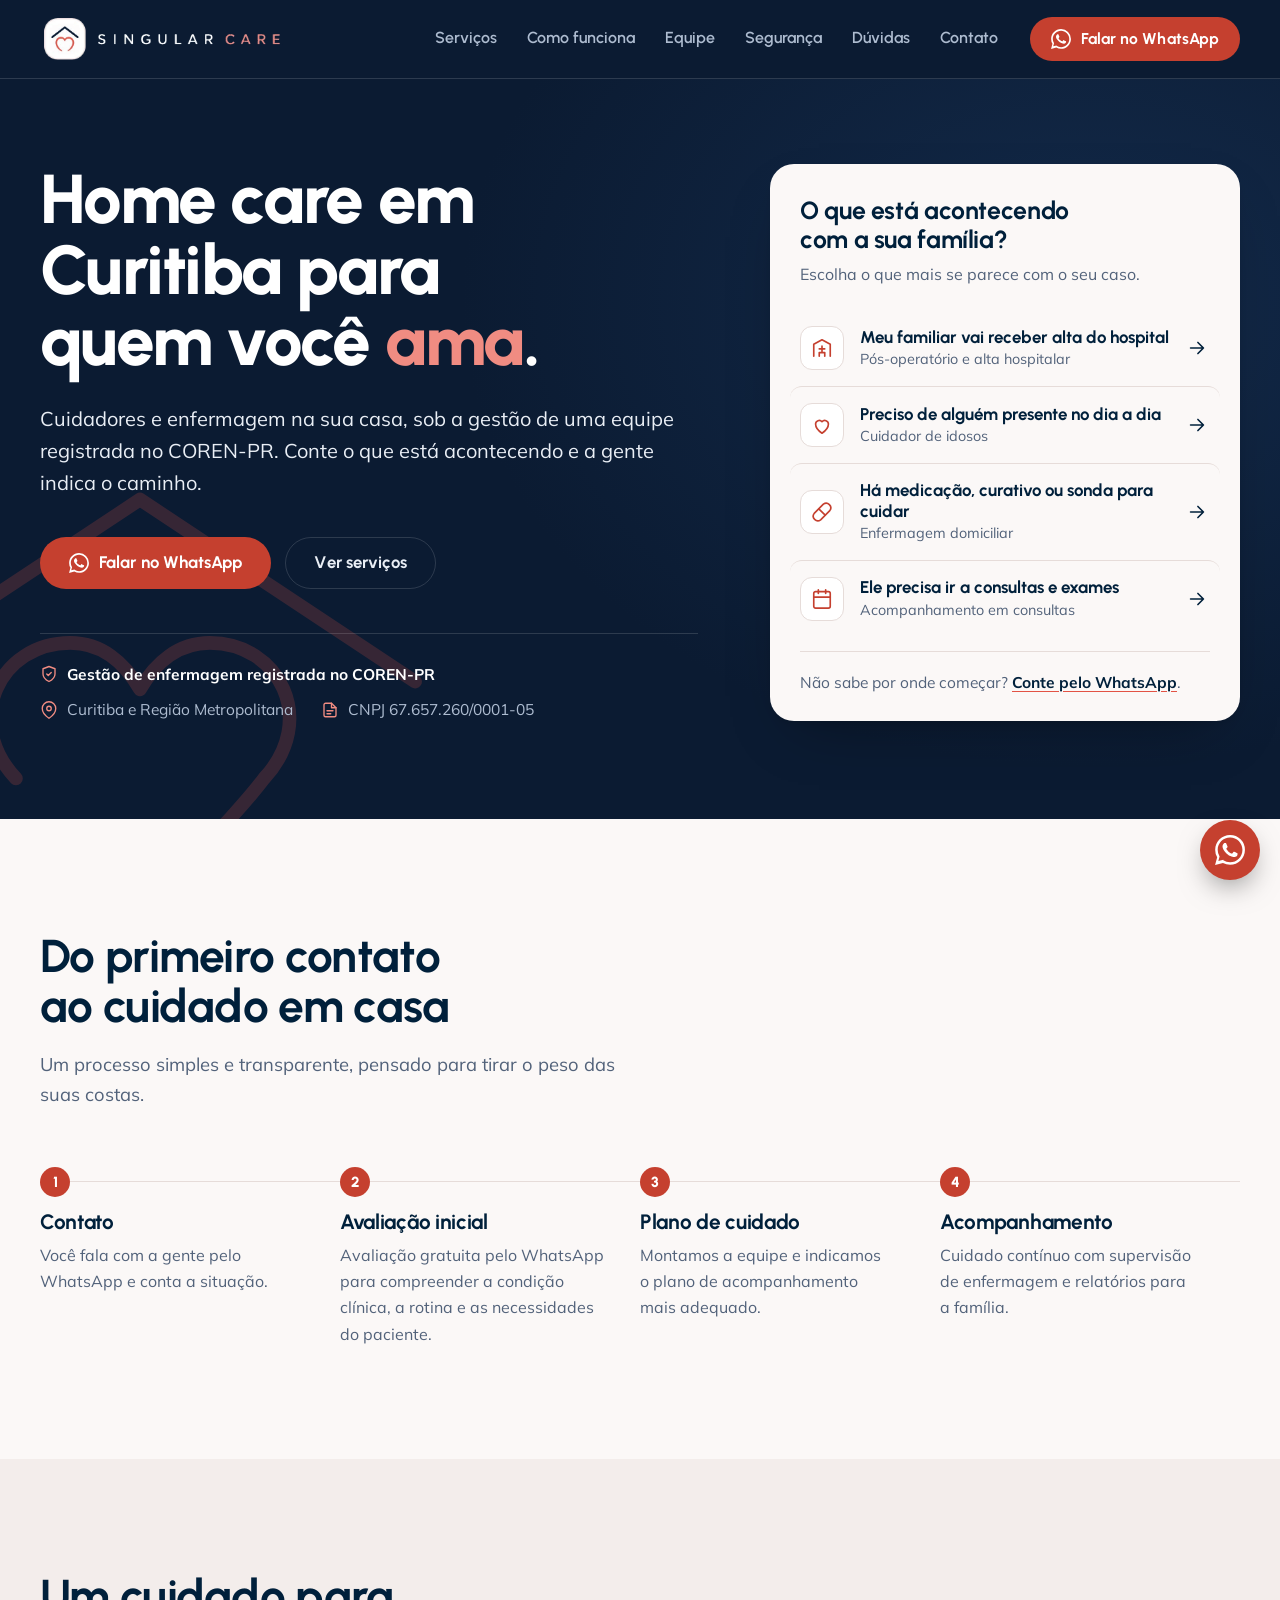
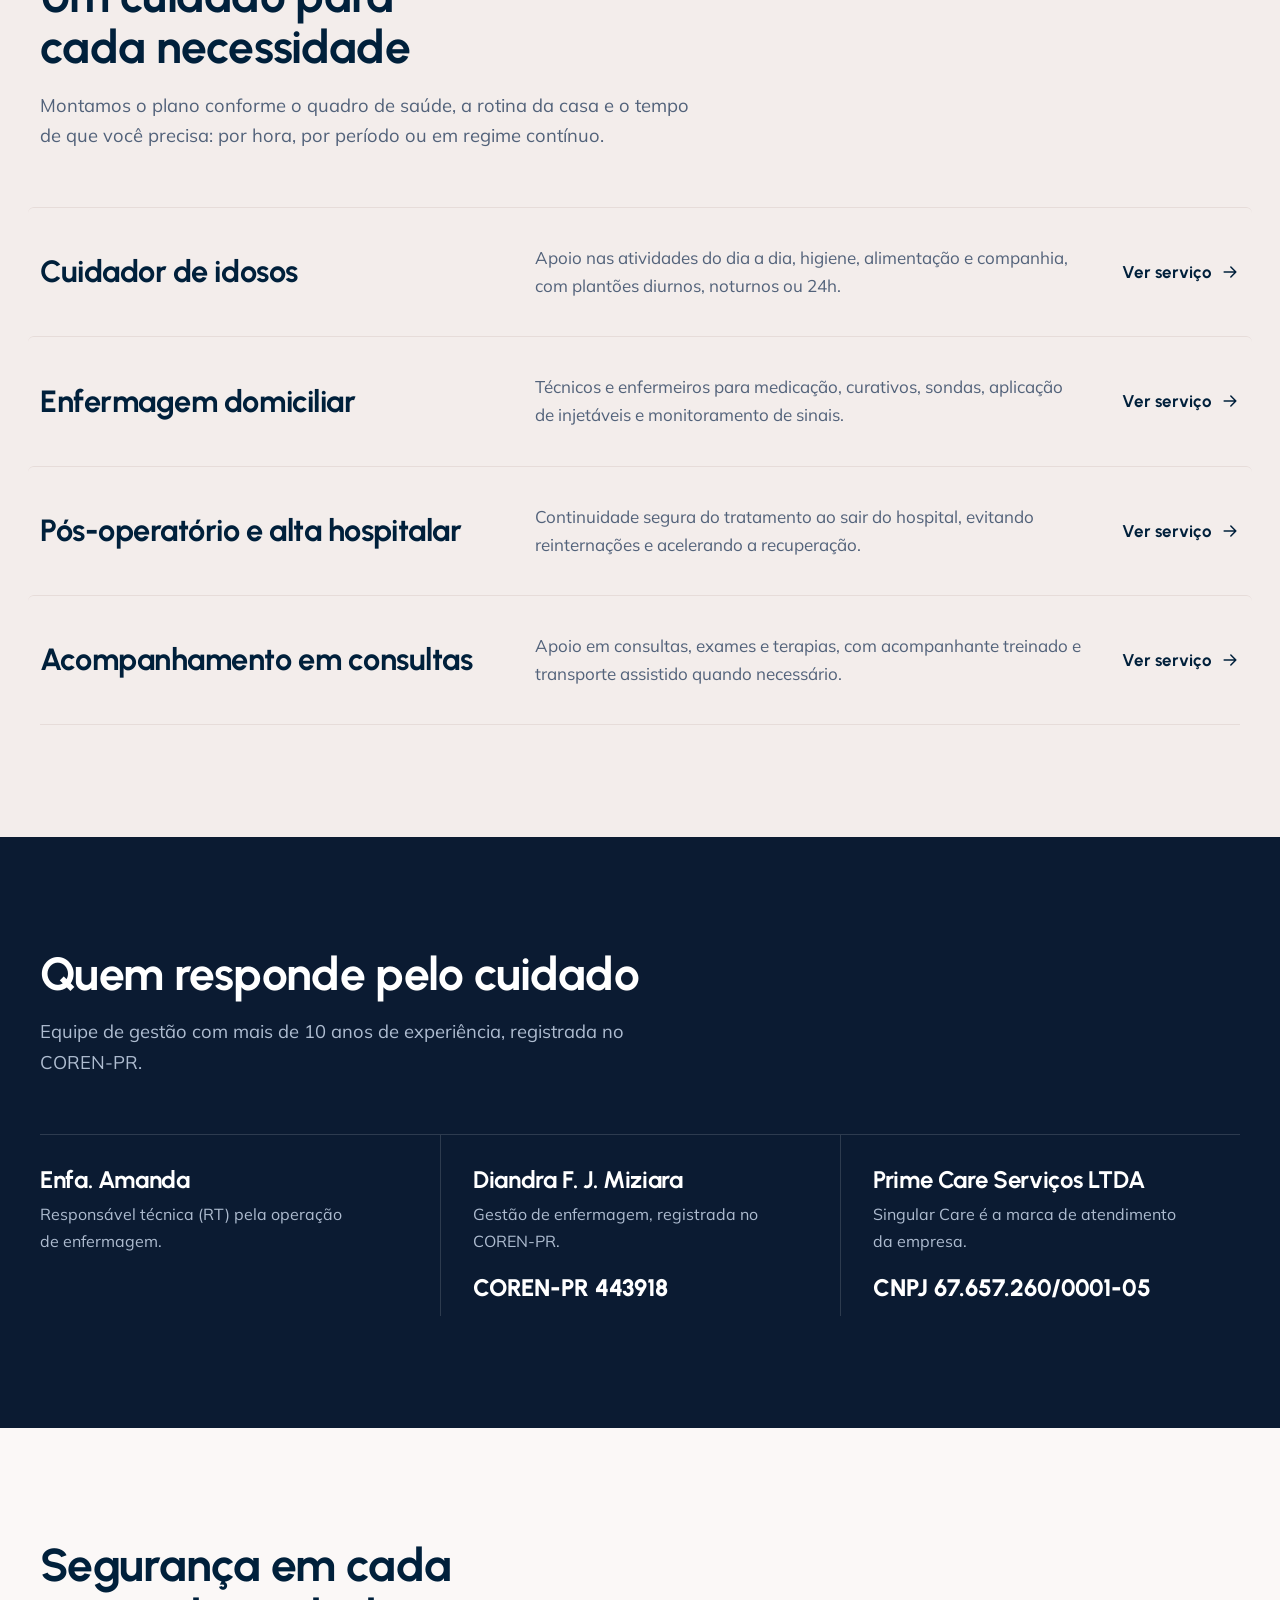
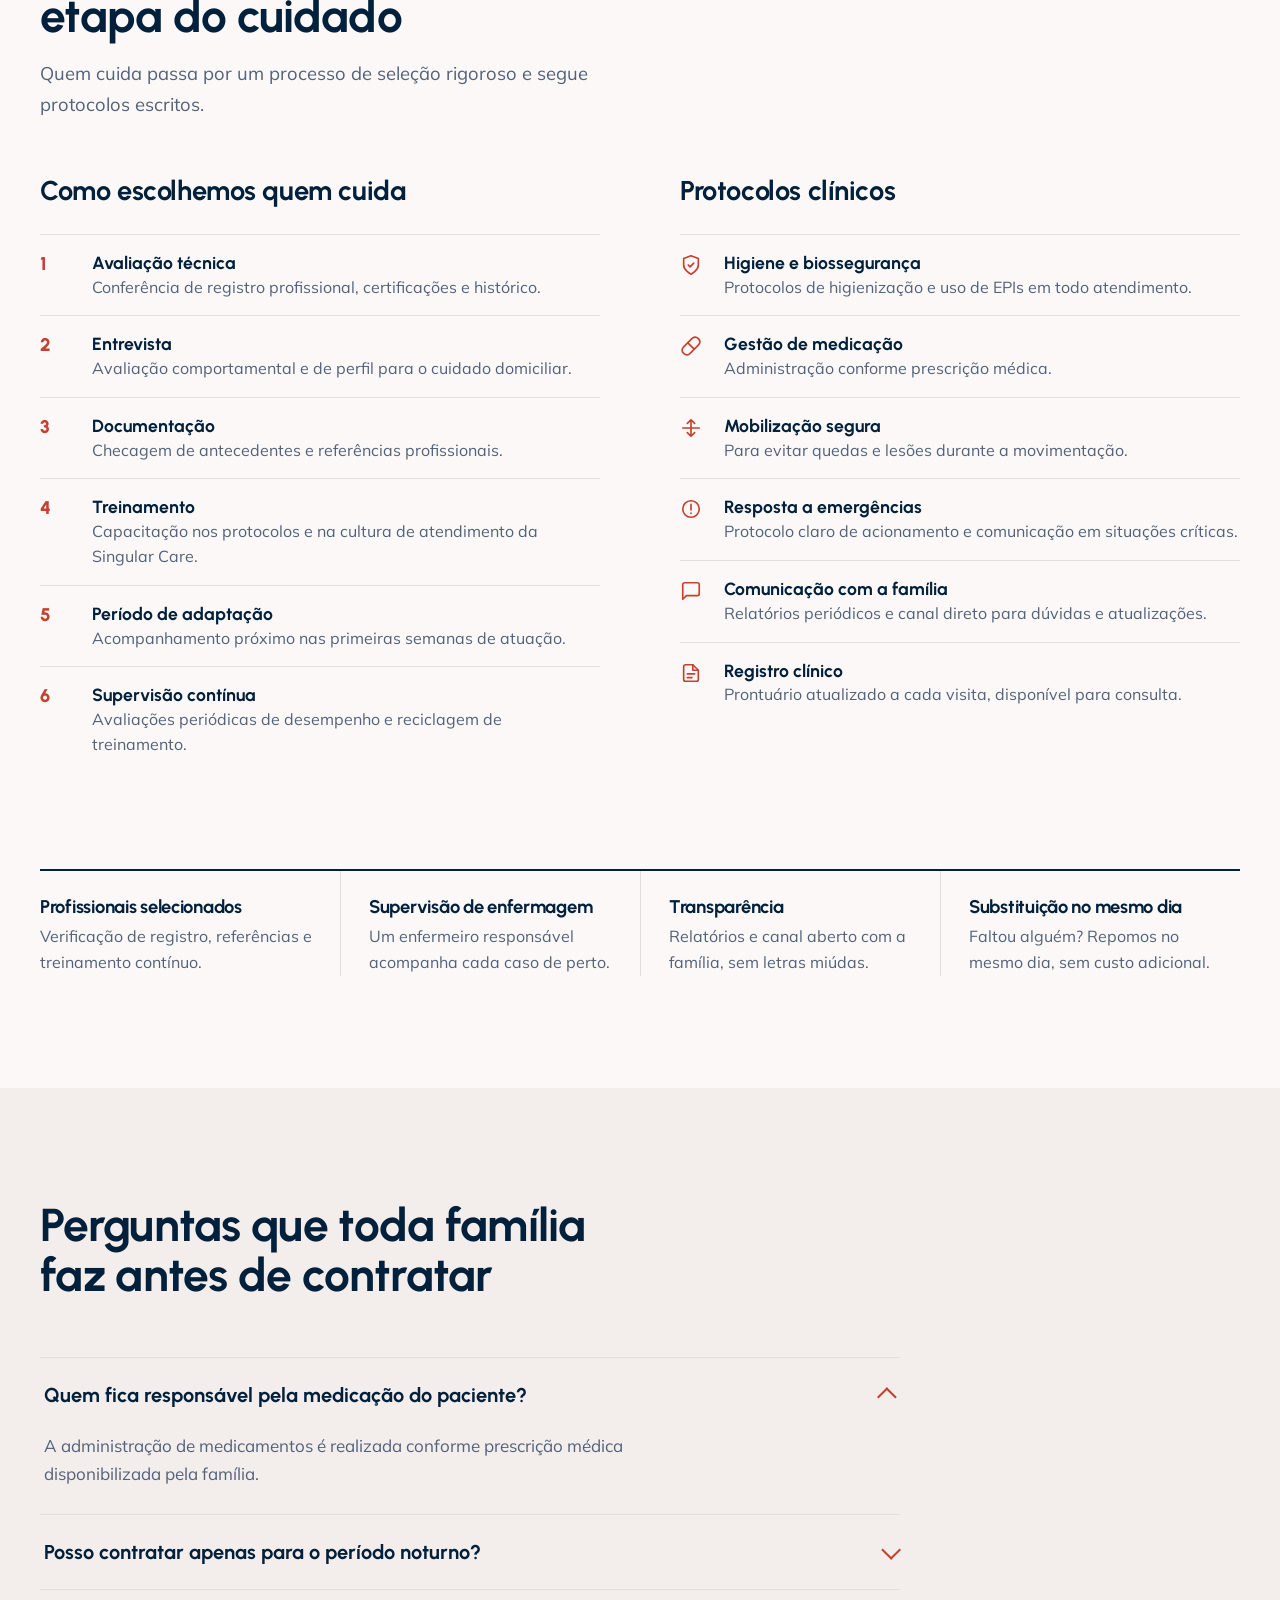
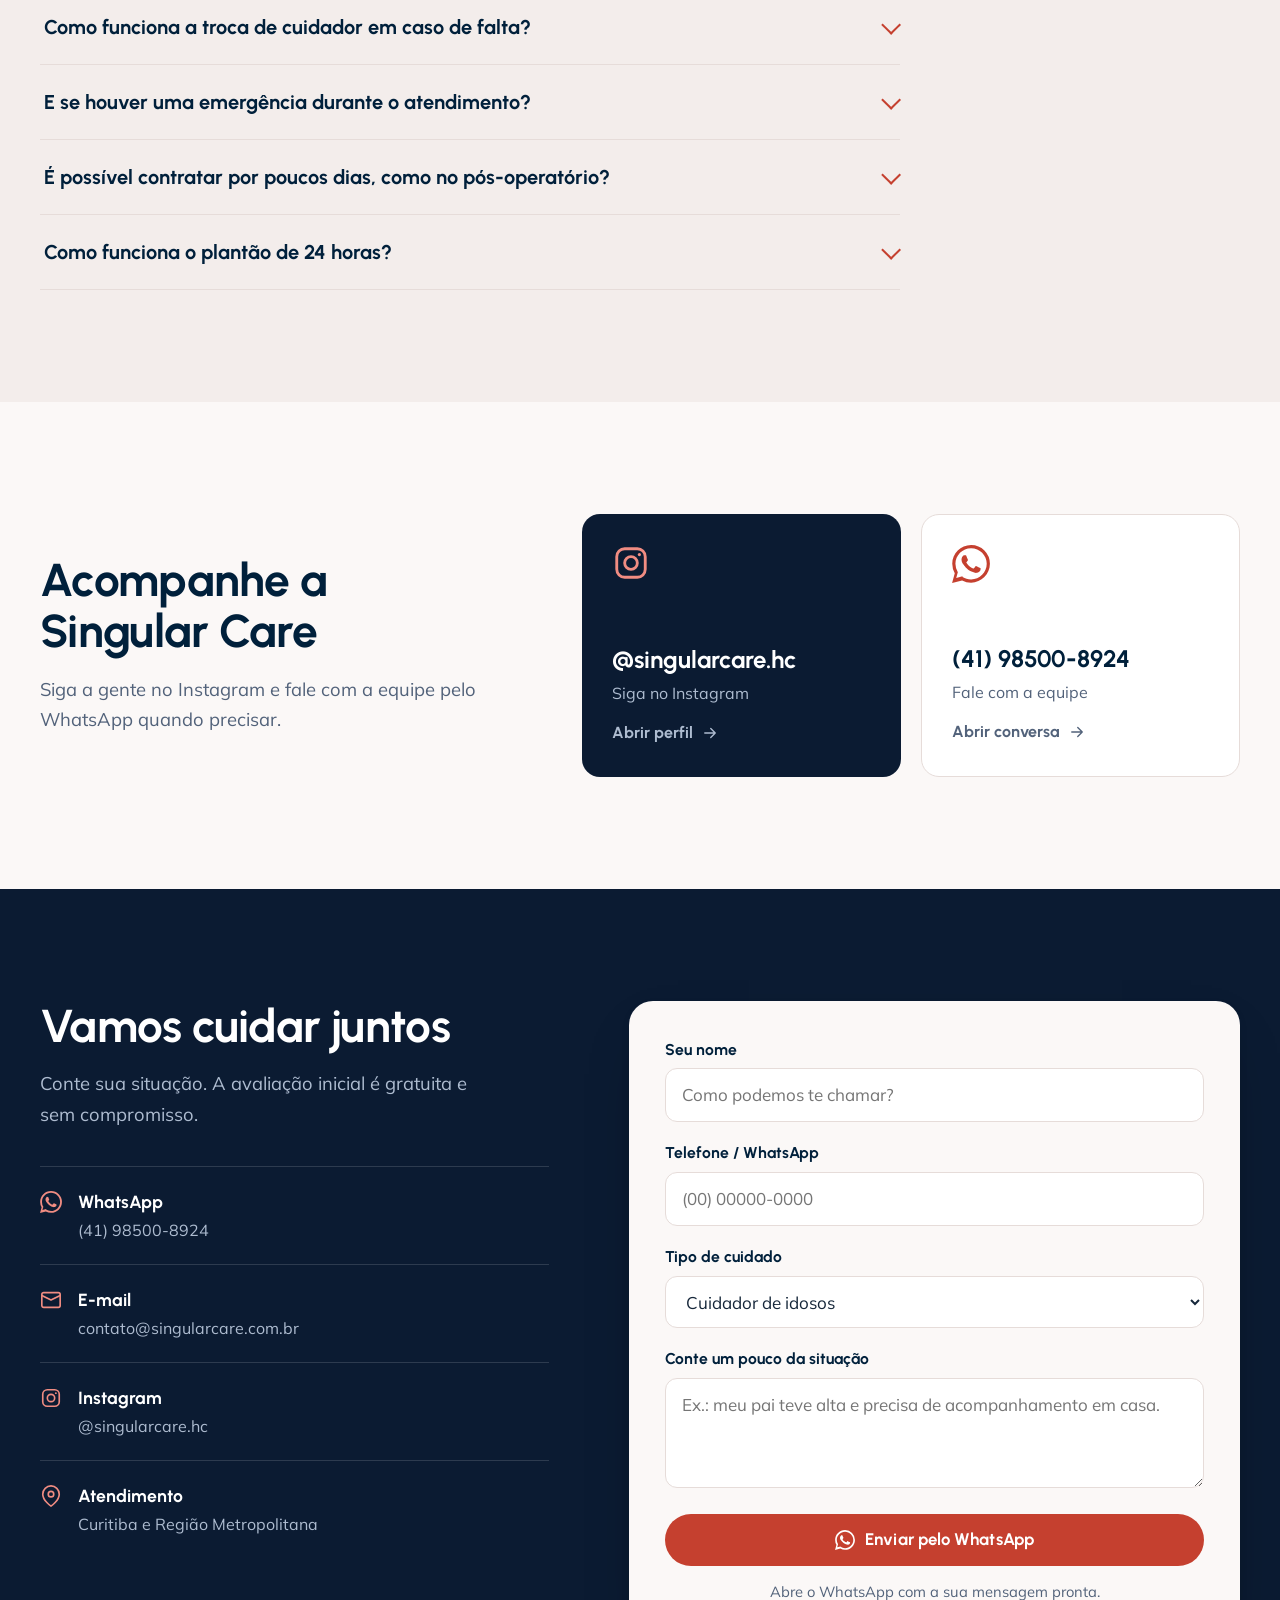
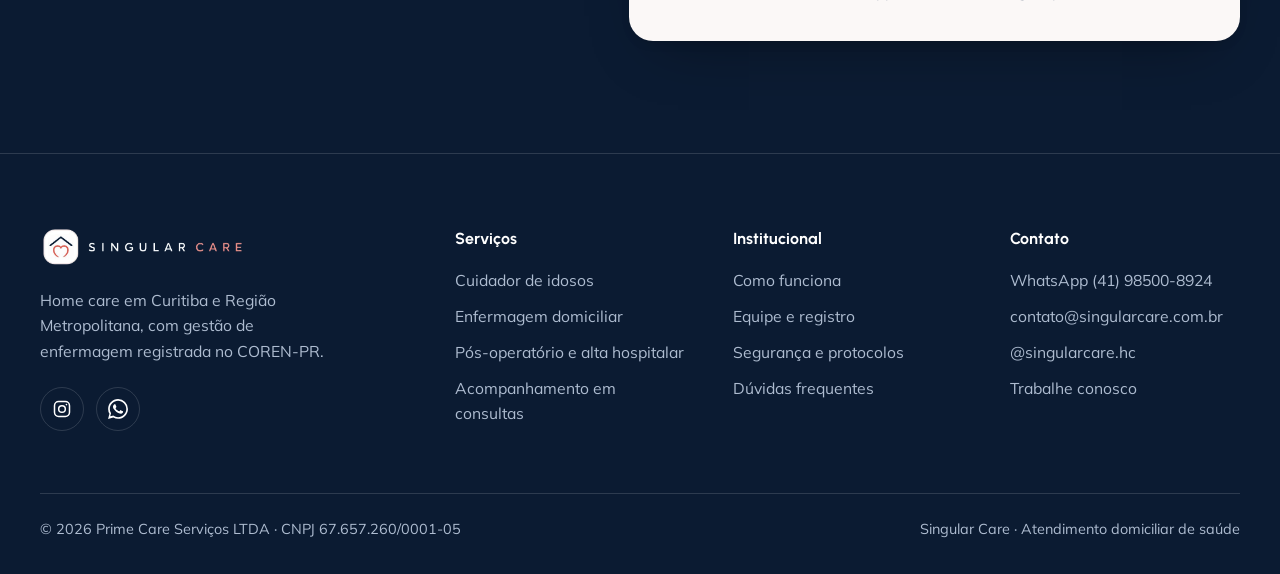
==== v2/index.html @ 0868069c "Add files via upload" ====
<!DOCTYPE html>
<html lang="pt-BR">
<head>
<meta charset="utf-8">
<meta name="viewport" content="width=device-width, initial-scale=1">
<title>Home care em Curitiba | Singular Care</title>
<meta name="description" content="Home care em Curitiba e região: cuidador de idosos, enfermagem domiciliar, pós-operatório e acompanhamento em consultas, com gestão de enfermagem registrada no COREN-PR.">
<meta name="robots" content="noindex, nofollow">
<link rel="canonical" href="https://singularcare.com.br/v2/">
<meta name="theme-color" content="#0B1B32">
<meta name="format-detection" content="telephone=no">
<meta property="og:type" content="website">
<meta property="og:locale" content="pt_BR">
<meta property="og:site_name" content="Singular Care">
<meta property="og:title" content="Home care em Curitiba | Singular Care">
<meta property="og:description" content="Home care em Curitiba e região: cuidador de idosos, enfermagem domiciliar, pós-operatório e acompanhamento em consultas, com gestão de enfermagem registrada no COREN-PR.">
<meta property="og:url" content="https://singularcare.com.br/v2/">
<meta property="og:image" content="https://singularcare.com.br/v2/assets/og-image.png">
<meta property="og:image:width" content="1200">
<meta property="og:image:height" content="630">
<meta property="og:image:alt" content="Singular Care: home care em Curitiba">
<meta name="twitter:card" content="summary_large_image">
<meta name="twitter:title" content="Home care em Curitiba | Singular Care">
<meta name="twitter:description" content="Home care em Curitiba e região: cuidador de idosos, enfermagem domiciliar, pós-operatório e acompanhamento em consultas, com gestão de enfermagem registrada no COREN-PR.">
<meta name="twitter:image" content="https://singularcare.com.br/v2/assets/og-image.png">
<link rel="icon" href="favicon.ico" sizes="any">
<link rel="icon" type="image/png" sizes="32x32" href="favicon-32x32.png">
<link rel="icon" type="image/png" sizes="16x16" href="favicon-16x16.png">
<link rel="icon" type="image/png" sizes="192x192" href="favicon-192.png">
<link rel="apple-touch-icon" href="apple-touch-icon.png">
<link rel="manifest" href="site.webmanifest">
<link rel="preload" href="assets/fonts/urbanist-latin-wght-normal.woff2" as="font" type="font/woff2" crossorigin>
<link rel="preload" href="assets/fonts/mulish-latin-wght-normal.woff2" as="font" type="font/woff2" crossorigin>
<link rel="stylesheet" href="assets/style.css">
<script type="application/ld+json">{"@context":"https://schema.org","@graph":[{"@type":["MedicalBusiness","LocalBusiness"],"@id":"https://singularcare.com.br/v2/#organization","name":"Singular Care","legalName":"Prime Care Serviços LTDA","taxID":"67.657.260/0001-05","url":"https://singularcare.com.br/v2/","description":"Home care em Curitiba e região metropolitana: cuidadores de idosos, enfermagem domiciliar, pós-operatório e alta hospitalar e acompanhamento em consultas, com gestão de enfermagem registrada no COREN-PR.","logo":{"@type":"ImageObject","url":"https://singularcare.com.br/v2/favicon-512.png","width":512,"height":512},"image":"https://singularcare.com.br/v2/assets/og-image.png","telephone":"+55-41-98500-8924","email":"contato@singularcare.com.br","areaServed":[{"@type":"City","name":"Curitiba"},{"@type":"AdministrativeArea","name":"Região Metropolitana de Curitiba"}],"sameAs":["https://www.instagram.com/singularcare.hc/"],"contactPoint":{"@type":"ContactPoint","telephone":"+55-41-98500-8924","contactType":"customer service","availableLanguage":"pt-BR","url":"https://wa.me/5541985008924?text=Ol%C3%A1%21%20Vim%20pelo%20site%20da%20Singular%20Care."}},{"@type":"WebSite","@id":"https://singularcare.com.br/v2/#website","url":"https://singularcare.com.br/v2/","name":"Singular Care","inLanguage":"pt-BR","publisher":{"@id":"https://singularcare.com.br/v2/#organization"}},{"@type":"FAQPage","@id":"https://singularcare.com.br/v2/#faq","mainEntity":[{"@type":"Question","name":"Quem fica responsável pela medicação do paciente?","acceptedAnswer":{"@type":"Answer","text":"A administração de medicamentos é realizada conforme prescrição médica disponibilizada pela família."}},{"@type":"Question","name":"Posso contratar apenas para o período noturno?","acceptedAnswer":{"@type":"Answer","text":"Sim. Montamos escalas por turno (diurno, noturno ou 24h) de acordo com a necessidade da família."}},{"@type":"Question","name":"Como funciona a troca de cuidador em caso de falta?","acceptedAnswer":{"@type":"Answer","text":"Garantimos substituição no mesmo dia, sem custo adicional, para que o atendimento nunca fique descoberto."}},{"@type":"Question","name":"E se houver uma emergência durante o atendimento?","acceptedAnswer":{"@type":"Answer","text":"Seguimos um protocolo claro de acionamento: o profissional presente aciona a supervisão de enfermagem e, se necessário, o serviço de emergência, com comunicação imediata à família."}},{"@type":"Question","name":"É possível contratar por poucos dias, como no pós-operatório?","acceptedAnswer":{"@type":"Answer","text":"Sim, atendemos tanto contratos pontuais (recuperação, alta hospitalar) quanto acompanhamento contínuo de longo prazo."}},{"@type":"Question","name":"Como funciona o plantão de 24 horas?","acceptedAnswer":{"@type":"Answer","text":"Trabalhamos com equipes revezando em turnos, garantindo presença contínua sem perda de qualidade no cuidado."}}]},{"@type":"ItemList","@id":"https://singularcare.com.br/v2/#servicos","name":"Serviços da Singular Care","itemListElement":[{"@type":"ListItem","position":1,"item":{"@type":"Service","name":"Cuidador de idosos em domicílio","url":"https://singularcare.com.br/v2/servicos/cuidador-de-idosos.html","provider":{"@id":"https://singularcare.com.br/v2/#organization"},"areaServed":{"@type":"City","name":"Curitiba"}}},{"@type":"ListItem","position":2,"item":{"@type":"Service","name":"Enfermagem domiciliar (home care)","url":"https://singularcare.com.br/v2/servicos/enfermagem-domiciliar.html","provider":{"@id":"https://singularcare.com.br/v2/#organization"},"areaServed":{"@type":"City","name":"Curitiba"}}},{"@type":"ListItem","position":3,"item":{"@type":"Service","name":"Cuidado pós-operatório e de alta hospitalar em domicílio","url":"https://singularcare.com.br/v2/servicos/pos-operatorio-alta-hospitalar.html","provider":{"@id":"https://singularcare.com.br/v2/#organization"},"areaServed":{"@type":"City","name":"Curitiba"}}},{"@type":"ListItem","position":4,"item":{"@type":"Service","name":"Acompanhamento em consultas, exames e terapias","url":"https://singularcare.com.br/v2/servicos/acompanhamento-consultas.html","provider":{"@id":"https://singularcare.com.br/v2/#organization"},"areaServed":{"@type":"City","name":"Curitiba"}}}]}]}</script>
</head>
<body>
<a class="skip" href="#conteudo">Pular para o conteúdo</a>
<header class="top">
<div class="wrap nav">
<a class="brand" href="index.html" aria-label="Singular Care, página inicial"><img src="assets/logo-white.png" alt="Singular Care" width="244" height="50"></a>
<nav class="navlinks" id="navlinks" aria-label="Principal">
<a href="index.html#servicos">Serviços</a>
<a href="index.html#como">Como funciona</a>
<a href="index.html#equipe">Equipe</a>
<a href="index.html#seguranca">Segurança</a>
<a href="index.html#faq">Dúvidas</a>
<a href="index.html#contato">Contato</a>
<a class="btn btn-primary nav-wa" href="https://wa.me/5541985008924?text=Ol%C3%A1%21%20Vim%20pelo%20site%20da%20Singular%20Care." target="_blank" rel="noopener"><svg viewBox="0 0 24 24" fill="currentColor" aria-hidden="true"><path d="M.057 24l1.687-6.163a11.867 11.867 0 01-1.587-5.946C.16 5.335 5.495 0 12.05 0a11.817 11.817 0 018.413 3.488 11.824 11.824 0 013.48 8.414c-.003 6.557-5.338 11.892-11.893 11.892a11.9 11.9 0 01-5.688-1.448L.057 24zm6.597-3.807c1.676.995 3.276 1.591 5.392 1.592 5.448 0 9.886-4.434 9.889-9.885.002-5.462-4.415-9.89-9.881-9.892-5.452 0-9.887 4.434-9.889 9.884a9.86 9.86 0 001.51 5.26l-.999 3.648 3.978-1.043zm11.387-5.464c-.074-.124-.272-.198-.57-.347-.297-.149-1.758-.868-2.031-.967-.272-.099-.47-.149-.669.149-.198.297-.768.967-.941 1.165-.173.198-.347.223-.644.074-.297-.149-1.255-.462-2.39-1.475-.883-.788-1.48-1.761-1.653-2.059-.173-.297-.018-.458.13-.606.134-.133.297-.347.446-.521.151-.172.2-.296.3-.495.099-.198.05-.372-.025-.521-.075-.148-.669-1.611-.916-2.206-.242-.579-.487-.501-.669-.51l-.57-.01c-.198 0-.52.074-.792.372s-1.04 1.016-1.04 2.479 1.065 2.876 1.213 3.074c.149.198 2.095 3.2 5.076 4.487.709.306 1.263.489 1.694.626.712.226 1.36.194 1.872.118.571-.085 1.758-.719 2.006-1.413.248-.695.248-1.29.173-1.414z"/></svg>Falar no WhatsApp</a>
</nav>
<a class="btn btn-primary btn-sm" href="https://wa.me/5541985008924?text=Ol%C3%A1%21%20Vim%20pelo%20site%20da%20Singular%20Care." target="_blank" rel="noopener"><svg viewBox="0 0 24 24" fill="currentColor" aria-hidden="true"><path d="M.057 24l1.687-6.163a11.867 11.867 0 01-1.587-5.946C.16 5.335 5.495 0 12.05 0a11.817 11.817 0 018.413 3.488 11.824 11.824 0 013.48 8.414c-.003 6.557-5.338 11.892-11.893 11.892a11.9 11.9 0 01-5.688-1.448L.057 24zm6.597-3.807c1.676.995 3.276 1.591 5.392 1.592 5.448 0 9.886-4.434 9.889-9.885.002-5.462-4.415-9.89-9.881-9.892-5.452 0-9.887 4.434-9.889 9.884a9.86 9.86 0 001.51 5.26l-.999 3.648 3.978-1.043zm11.387-5.464c-.074-.124-.272-.198-.57-.347-.297-.149-1.758-.868-2.031-.967-.272-.099-.47-.149-.669.149-.198.297-.768.967-.941 1.165-.173.198-.347.223-.644.074-.297-.149-1.255-.462-2.39-1.475-.883-.788-1.48-1.761-1.653-2.059-.173-.297-.018-.458.13-.606.134-.133.297-.347.446-.521.151-.172.2-.296.3-.495.099-.198.05-.372-.025-.521-.075-.148-.669-1.611-.916-2.206-.242-.579-.487-.501-.669-.51l-.57-.01c-.198 0-.52.074-.792.372s-1.04 1.016-1.04 2.479 1.065 2.876 1.213 3.074c.149.198 2.095 3.2 5.076 4.487.709.306 1.263.489 1.694.626.712.226 1.36.194 1.872.118.571-.085 1.758-.719 2.006-1.413.248-.695.248-1.29.173-1.414z"/></svg>Falar no WhatsApp</a>
<button class="menu-toggle" id="menuToggle" type="button" aria-label="Abrir menu" aria-expanded="false" aria-controls="navlinks"><svg viewBox="0 0 24 24" fill="none" stroke="currentColor" stroke-width="1.8" stroke-linecap="round" stroke-linejoin="round" aria-hidden="true" class="icon-burger"><path d="M4 7h16M4 12h16M4 17h16"/></svg><svg viewBox="0 0 24 24" fill="none" stroke="currentColor" stroke-width="1.8" stroke-linecap="round" stroke-linejoin="round" aria-hidden="true" class="icon-close"><path d="M6 6l12 12M18 6L6 18"/></svg></button>
</div>
</header>
<main id="conteudo">
<section class="hero" aria-labelledby="h1">
<svg class="motif" viewBox="0 0 320 300" fill="none" stroke="currentColor" stroke-width="7" stroke-linecap="round" stroke-linejoin="round" aria-hidden="true"><path d="M18 118L160 24l142 94"/><path d="M96 168c-28-30-8-70 28-70 16 0 28 10 36 24 8-14 20-24 36-24 36 0 56 40 28 70-12 16-34 38-64 70-8-10-22-26-36-42"/></svg>
<div class="wrap hero-grid">
<div>
<h1 id="h1" class="rise">Home care em Curitiba para quem você <em>ama</em>.</h1>
<p class="lead rise">Cuidadores e enfermagem na sua casa, sob a gestão de uma equipe registrada no COREN-PR. Conte o que está acontecendo e a gente indica o caminho.</p>
<div class="hero-cta rise">
<a class="btn btn-primary" href="https://wa.me/5541985008924?text=Ol%C3%A1%21%20Vim%20pelo%20site%20da%20Singular%20Care." target="_blank" rel="noopener"><svg viewBox="0 0 24 24" fill="currentColor" aria-hidden="true"><path d="M.057 24l1.687-6.163a11.867 11.867 0 01-1.587-5.946C.16 5.335 5.495 0 12.05 0a11.817 11.817 0 018.413 3.488 11.824 11.824 0 013.48 8.414c-.003 6.557-5.338 11.892-11.893 11.892a11.9 11.9 0 01-5.688-1.448L.057 24zm6.597-3.807c1.676.995 3.276 1.591 5.392 1.592 5.448 0 9.886-4.434 9.889-9.885.002-5.462-4.415-9.89-9.881-9.892-5.452 0-9.887 4.434-9.889 9.884a9.86 9.86 0 001.51 5.26l-.999 3.648 3.978-1.043zm11.387-5.464c-.074-.124-.272-.198-.57-.347-.297-.149-1.758-.868-2.031-.967-.272-.099-.47-.149-.669.149-.198.297-.768.967-.941 1.165-.173.198-.347.223-.644.074-.297-.149-1.255-.462-2.39-1.475-.883-.788-1.48-1.761-1.653-2.059-.173-.297-.018-.458.13-.606.134-.133.297-.347.446-.521.151-.172.2-.296.3-.495.099-.198.05-.372-.025-.521-.075-.148-.669-1.611-.916-2.206-.242-.579-.487-.501-.669-.51l-.57-.01c-.198 0-.52.074-.792.372s-1.04 1.016-1.04 2.479 1.065 2.876 1.213 3.074c.149.198 2.095 3.2 5.076 4.487.709.306 1.263.489 1.694.626.712.226 1.36.194 1.872.118.571-.085 1.758-.719 2.006-1.413.248-.695.248-1.29.173-1.414z"/></svg>Falar no WhatsApp</a>
<a class="btn btn-ghost" href="#servicos">Ver serviços</a>
</div>
<div class="creds rise">
<span><svg viewBox="0 0 24 24" fill="none" stroke="currentColor" stroke-width="1.8" stroke-linecap="round" stroke-linejoin="round" aria-hidden="true" ><path d="M12 22s8-4 8-10V5l-8-3-8 3v7c0 6 8 10 8 10z"/><path d="M9 12l2 2 4-4"/></svg><b>Gestão de enfermagem registrada no COREN-PR</b></span>
<span><svg viewBox="0 0 24 24" fill="none" stroke="currentColor" stroke-width="1.8" stroke-linecap="round" stroke-linejoin="round" aria-hidden="true" ><path d="M21 10c0 7-9 13-9 13s-9-6-9-13a9 9 0 0118 0z"/><circle cx="12" cy="10" r="3"/></svg>Curitiba e Região Metropolitana</span>
<span><svg viewBox="0 0 24 24" fill="none" stroke="currentColor" stroke-width="1.8" stroke-linecap="round" stroke-linejoin="round" aria-hidden="true" ><path d="M14 3H6a2 2 0 00-2 2v14a2 2 0 002 2h12a2 2 0 002-2V9z"/><path d="M14 3v6h6M8 13h8M8 17h5"/></svg>CNPJ 67.657.260/0001-05</span>
</div>
</div>
<div class="finder" aria-labelledby="finder-h">
<h2 id="finder-h">O que está acontecendo com a sua família?</h2>
<p class="sub">Escolha o que mais se parece com o seu caso.</p>
<ul class="sits"><li><a class="sit" href="servicos/pos-operatorio-alta-hospitalar.html"><span class="ic"><svg viewBox="0 0 24 24" fill="none" stroke="currentColor" stroke-width="1.8" stroke-linecap="round" stroke-linejoin="round" aria-hidden="true" ><path d="M3 21V8l9-5 9 5v13"/><path d="M12 10v6M9 13h6"/><path d="M9 21v-4h6v4"/></svg></span><span><strong>Meu familiar vai receber alta do hospital</strong><small>Pós-operatório e alta hospitalar</small></span><span class="go"><svg viewBox="0 0 24 24" fill="none" stroke="currentColor" stroke-width="1.8" stroke-linecap="round" stroke-linejoin="round" aria-hidden="true" ><path d="M5 12h14M13 6l6 6-6 6"/></svg></span></a></li><li><a class="sit" href="servicos/cuidador-de-idosos.html"><span class="ic"><svg viewBox="0 0 24 24" fill="none" stroke="currentColor" stroke-width="1.8" stroke-linecap="round" stroke-linejoin="round" aria-hidden="true" ><path d="M12 21s-7-4.5-7-10a4 4 0 017-2.6A4 4 0 0119 11c0 5.5-7 10-7 10z"/></svg></span><span><strong>Preciso de alguém presente no dia a dia</strong><small>Cuidador de idosos</small></span><span class="go"><svg viewBox="0 0 24 24" fill="none" stroke="currentColor" stroke-width="1.8" stroke-linecap="round" stroke-linejoin="round" aria-hidden="true" ><path d="M5 12h14M13 6l6 6-6 6"/></svg></span></a></li><li><a class="sit" href="servicos/enfermagem-domiciliar.html"><span class="ic"><svg viewBox="0 0 24 24" fill="none" stroke="currentColor" stroke-width="1.8" stroke-linecap="round" stroke-linejoin="round" aria-hidden="true" ><path d="M10.5 20.5a5 5 0 01-7-7l10-10a5 5 0 017 7z"/><path d="M8.5 8.5l7 7"/></svg></span><span><strong>Há medicação, curativo ou sonda para cuidar</strong><small>Enfermagem domiciliar</small></span><span class="go"><svg viewBox="0 0 24 24" fill="none" stroke="currentColor" stroke-width="1.8" stroke-linecap="round" stroke-linejoin="round" aria-hidden="true" ><path d="M5 12h14M13 6l6 6-6 6"/></svg></span></a></li><li><a class="sit" href="servicos/acompanhamento-consultas.html"><span class="ic"><svg viewBox="0 0 24 24" fill="none" stroke="currentColor" stroke-width="1.8" stroke-linecap="round" stroke-linejoin="round" aria-hidden="true" ><rect x="3" y="4" width="18" height="18" rx="2"/><path d="M16 2v4M8 2v4M3 10h18"/></svg></span><span><strong>Ele precisa ir a consultas e exames</strong><small>Acompanhamento em consultas</small></span><span class="go"><svg viewBox="0 0 24 24" fill="none" stroke="currentColor" stroke-width="1.8" stroke-linecap="round" stroke-linejoin="round" aria-hidden="true" ><path d="M5 12h14M13 6l6 6-6 6"/></svg></span></a></li></ul>
<p class="finder-foot">Não sabe por onde começar? <a href="https://wa.me/5541985008924?text=Ol%C3%A1%21%20Vim%20pelo%20site%20da%20Singular%20Care." target="_blank" rel="noopener">Conte pelo WhatsApp</a>.</p>
</div>
</div>
</section>

<section class="sec" id="como" aria-labelledby="como-h">
<div class="wrap">
<div class="sec-head reveal"><h2 id="como-h">Do primeiro contato ao cuidado em casa</h2><p>Um processo simples e transparente, pensado para tirar o peso das suas costas.</p></div>
<ol class="steps"><li class="reveal"><h3>Contato</h3><p>Você fala com a gente pelo WhatsApp e conta a situação.</p></li><li class="reveal"><h3>Avaliação inicial</h3><p>Avaliação gratuita pelo WhatsApp para compreender a condição clínica, a rotina e as necessidades do paciente.</p></li><li class="reveal"><h3>Plano de cuidado</h3><p>Montamos a equipe e indicamos o plano de acompanhamento mais adequado.</p></li><li class="reveal"><h3>Acompanhamento</h3><p>Cuidado contínuo com supervisão de enfermagem e relatórios para a família.</p></li></ol>
</div>
</section>

<section class="sec alt" id="servicos" aria-labelledby="serv-h">
<div class="wrap">
<div class="sec-head reveal"><h2 id="serv-h">Um cuidado para cada necessidade</h2><p>Montamos o plano conforme o quadro de saúde, a rotina da casa e o tempo de que você precisa: por hora, por período ou em regime contínuo.</p></div>
<ul class="svc-list"><li><a class="svc reveal" href="servicos/cuidador-de-idosos.html"><h3>Cuidador de idosos</h3><p>Apoio nas atividades do dia a dia, higiene, alimentação e companhia, com plantões diurnos, noturnos ou 24h.</p><span class="more">Ver serviço<svg viewBox="0 0 24 24" fill="none" stroke="currentColor" stroke-width="1.8" stroke-linecap="round" stroke-linejoin="round" aria-hidden="true" ><path d="M5 12h14M13 6l6 6-6 6"/></svg></span></a></li><li><a class="svc reveal" href="servicos/enfermagem-domiciliar.html"><h3>Enfermagem domiciliar</h3><p>Técnicos e enfermeiros para medicação, curativos, sondas, aplicação de injetáveis e monitoramento de sinais.</p><span class="more">Ver serviço<svg viewBox="0 0 24 24" fill="none" stroke="currentColor" stroke-width="1.8" stroke-linecap="round" stroke-linejoin="round" aria-hidden="true" ><path d="M5 12h14M13 6l6 6-6 6"/></svg></span></a></li><li><a class="svc reveal" href="servicos/pos-operatorio-alta-hospitalar.html"><h3>Pós-operatório e alta hospitalar</h3><p>Continuidade segura do tratamento ao sair do hospital, evitando reinternações e acelerando a recuperação.</p><span class="more">Ver serviço<svg viewBox="0 0 24 24" fill="none" stroke="currentColor" stroke-width="1.8" stroke-linecap="round" stroke-linejoin="round" aria-hidden="true" ><path d="M5 12h14M13 6l6 6-6 6"/></svg></span></a></li><li><a class="svc reveal" href="servicos/acompanhamento-consultas.html"><h3>Acompanhamento em consultas</h3><p>Apoio em consultas, exames e terapias, com acompanhante treinado e transporte assistido quando necessário.</p><span class="more">Ver serviço<svg viewBox="0 0 24 24" fill="none" stroke="currentColor" stroke-width="1.8" stroke-linecap="round" stroke-linejoin="round" aria-hidden="true" ><path d="M5 12h14M13 6l6 6-6 6"/></svg></span></a></li></ul>
</div>
</section>

<section class="sec band" id="equipe" aria-labelledby="eq-h">
<div class="wrap">
<div class="sec-head reveal"><h2 id="eq-h">Quem responde pelo cuidado</h2><p>Equipe de gestão com mais de 10 anos de experiência, registrada no COREN-PR.</p></div>
<div class="people reveal">
<div class="person"><h3>Enfª. Amanda</h3><p>Responsável técnica (RT) pela operação de enfermagem.</p></div>
<div class="person"><h3>Diandra F. J. Miziara</h3><p>Gestão de enfermagem, registrada no COREN-PR.</p><span class="reg">COREN-PR 443918</span></div>
<div class="person"><h3>Prime Care Serviços LTDA</h3><p>Singular Care é a marca de atendimento da empresa.</p><span class="reg">CNPJ 67.657.260/0001-05</span></div>
</div>
</div>
</section>

<section class="sec" id="seguranca" aria-labelledby="seg-h">
<div class="wrap">
<div class="sec-head reveal"><h2 id="seg-h">Segurança em cada etapa do cuidado</h2><p>Quem cuida passa por um processo de seleção rigoroso e segue protocolos escritos.</p></div>
<div class="two reveal">
<div><h3>Como escolhemos quem cuida</h3><ol class="sel"><li><span><b>Avaliação técnica</b><span>Conferência de registro profissional, certificações e histórico.</span></span></li><li><span><b>Entrevista</b><span>Avaliação comportamental e de perfil para o cuidado domiciliar.</span></span></li><li><span><b>Documentação</b><span>Checagem de antecedentes e referências profissionais.</span></span></li><li><span><b>Treinamento</b><span>Capacitação nos protocolos e na cultura de atendimento da Singular Care.</span></span></li><li><span><b>Período de adaptação</b><span>Acompanhamento próximo nas primeiras semanas de atuação.</span></span></li><li><span><b>Supervisão contínua</b><span>Avaliações periódicas de desempenho e reciclagem de treinamento.</span></span></li></ol></div>
<div><h3>Protocolos clínicos</h3><ul class="proto"><li><svg viewBox="0 0 24 24" fill="none" stroke="currentColor" stroke-width="1.8" stroke-linecap="round" stroke-linejoin="round" aria-hidden="true" ><path d="M12 22s8-4 8-10V5l-8-3-8 3v7c0 6 8 10 8 10z"/><path d="M9 12l2 2 4-4"/></svg><span><b>Higiene e biossegurança</b><span>Protocolos de higienização e uso de EPIs em todo atendimento.</span></span></li><li><svg viewBox="0 0 24 24" fill="none" stroke="currentColor" stroke-width="1.8" stroke-linecap="round" stroke-linejoin="round" aria-hidden="true" ><path d="M10.5 20.5a5 5 0 01-7-7l10-10a5 5 0 017 7z"/><path d="M8.5 8.5l7 7"/></svg><span><b>Gestão de medicação</b><span>Administração conforme prescrição médica.</span></span></li><li><svg viewBox="0 0 24 24" fill="none" stroke="currentColor" stroke-width="1.8" stroke-linecap="round" stroke-linejoin="round" aria-hidden="true" ><path d="M12 3v18M3 12h18M8 7l4-4 4 4M8 17l4 4 4-4"/></svg><span><b>Mobilização segura</b><span>Para evitar quedas e lesões durante a movimentação.</span></span></li><li><svg viewBox="0 0 24 24" fill="none" stroke="currentColor" stroke-width="1.8" stroke-linecap="round" stroke-linejoin="round" aria-hidden="true" ><circle cx="12" cy="12" r="9"/><path d="M12 7v6M12 16.5v.5"/></svg><span><b>Resposta a emergências</b><span>Protocolo claro de acionamento e comunicação em situações críticas.</span></span></li><li><svg viewBox="0 0 24 24" fill="none" stroke="currentColor" stroke-width="1.8" stroke-linecap="round" stroke-linejoin="round" aria-hidden="true" ><path d="M21 15a2 2 0 01-2 2H7l-4 4V5a2 2 0 012-2h14a2 2 0 012 2z"/></svg><span><b>Comunicação com a família</b><span>Relatórios periódicos e canal direto para dúvidas e atualizações.</span></span></li><li><svg viewBox="0 0 24 24" fill="none" stroke="currentColor" stroke-width="1.8" stroke-linecap="round" stroke-linejoin="round" aria-hidden="true" ><path d="M14 3H6a2 2 0 00-2 2v14a2 2 0 002 2h12a2 2 0 002-2V9z"/><path d="M14 3v6h6M8 13h8M8 17h5"/></svg><span><b>Registro clínico</b><span>Prontuário atualizado a cada visita, disponível para consulta.</span></span></li></ul></div>
</div>
<div class="commit reveal"><div><h4>Profissionais selecionados</h4><p>Verificação de registro, referências e treinamento contínuo.</p></div><div><h4>Supervisão de enfermagem</h4><p>Um enfermeiro responsável acompanha cada caso de perto.</p></div><div><h4>Transparência</h4><p>Relatórios e canal aberto com a família, sem letras miúdas.</p></div><div><h4>Substituição no mesmo dia</h4><p>Faltou alguém? Repomos no mesmo dia, sem custo adicional.</p></div></div>
</div>
</section>

<section class="sec alt" id="faq" aria-labelledby="faq-h">
<div class="wrap">
<div class="sec-head reveal"><h2 id="faq-h">Perguntas que toda família faz antes de contratar</h2></div>
<div class="faq reveal"><details open><summary>Quem fica responsável pela medicação do paciente?</summary><p>A administração de medicamentos é realizada conforme prescrição médica disponibilizada pela família.</p></details>
<details><summary>Posso contratar apenas para o período noturno?</summary><p>Sim. Montamos escalas por turno (diurno, noturno ou 24h) de acordo com a necessidade da família.</p></details>
<details><summary>Como funciona a troca de cuidador em caso de falta?</summary><p>Garantimos substituição no mesmo dia, sem custo adicional, para que o atendimento nunca fique descoberto.</p></details>
<details><summary>E se houver uma emergência durante o atendimento?</summary><p>Seguimos um protocolo claro de acionamento: o profissional presente aciona a supervisão de enfermagem e, se necessário, o serviço de emergência, com comunicação imediata à família.</p></details>
<details><summary>É possível contratar por poucos dias, como no pós-operatório?</summary><p>Sim, atendemos tanto contratos pontuais (recuperação, alta hospitalar) quanto acompanhamento contínuo de longo prazo.</p></details>
<details><summary>Como funciona o plantão de 24 horas?</summary><p>Trabalhamos com equipes revezando em turnos, garantindo presença contínua sem perda de qualidade no cuidado.</p></details>
</div>
</div>
</section>

<section class="sec" id="redes" aria-labelledby="redes-h">
<div class="wrap social-grid">
<div class="reveal"><h2 id="redes-h">Acompanhe a Singular Care</h2><p>Siga a gente no Instagram e fale com a equipe pelo WhatsApp quando precisar.</p></div>
<div class="tiles reveal">
<a class="tile tile-ig" href="https://www.instagram.com/singularcare.hc/" target="_blank" rel="noopener"><svg class="net" viewBox="0 0 24 24" fill="none" stroke="currentColor" stroke-width="1.8" stroke-linecap="round" stroke-linejoin="round" aria-hidden="true" ><rect x="3" y="3" width="18" height="18" rx="5"/><circle cx="12" cy="12" r="4"/><circle cx="17.3" cy="6.7" r="1" fill="currentColor" stroke="none"/></svg><span><b>@singularcare.hc</b><span>Siga no Instagram</span><span class="arrow">Abrir perfil<svg viewBox="0 0 24 24" fill="none" stroke="currentColor" stroke-width="1.8" stroke-linecap="round" stroke-linejoin="round" aria-hidden="true" ><path d="M5 12h14M13 6l6 6-6 6"/></svg></span></span></a>
<a class="tile tile-wa" href="https://wa.me/5541985008924?text=Ol%C3%A1%21%20Vim%20pelo%20site%20da%20Singular%20Care." target="_blank" rel="noopener"><svg class="net" viewBox="0 0 24 24" fill="currentColor" aria-hidden="true"><path d="M.057 24l1.687-6.163a11.867 11.867 0 01-1.587-5.946C.16 5.335 5.495 0 12.05 0a11.817 11.817 0 018.413 3.488 11.824 11.824 0 013.48 8.414c-.003 6.557-5.338 11.892-11.893 11.892a11.9 11.9 0 01-5.688-1.448L.057 24zm6.597-3.807c1.676.995 3.276 1.591 5.392 1.592 5.448 0 9.886-4.434 9.889-9.885.002-5.462-4.415-9.89-9.881-9.892-5.452 0-9.887 4.434-9.889 9.884a9.86 9.86 0 001.51 5.26l-.999 3.648 3.978-1.043zm11.387-5.464c-.074-.124-.272-.198-.57-.347-.297-.149-1.758-.868-2.031-.967-.272-.099-.47-.149-.669.149-.198.297-.768.967-.941 1.165-.173.198-.347.223-.644.074-.297-.149-1.255-.462-2.39-1.475-.883-.788-1.48-1.761-1.653-2.059-.173-.297-.018-.458.13-.606.134-.133.297-.347.446-.521.151-.172.2-.296.3-.495.099-.198.05-.372-.025-.521-.075-.148-.669-1.611-.916-2.206-.242-.579-.487-.501-.669-.51l-.57-.01c-.198 0-.52.074-.792.372s-1.04 1.016-1.04 2.479 1.065 2.876 1.213 3.074c.149.198 2.095 3.2 5.076 4.487.709.306 1.263.489 1.694.626.712.226 1.36.194 1.872.118.571-.085 1.758-.719 2.006-1.413.248-.695.248-1.29.173-1.414z"/></svg><span><b>(41) 98500-8924</b><span>Fale com a equipe</span><span class="arrow">Abrir conversa<svg viewBox="0 0 24 24" fill="none" stroke="currentColor" stroke-width="1.8" stroke-linecap="round" stroke-linejoin="round" aria-hidden="true" ><path d="M5 12h14M13 6l6 6-6 6"/></svg></span></span></a>
</div>
</div>
</section>

<section class="sec band" id="contato" aria-labelledby="ct-h">
<div class="wrap contact-grid">
<div class="reveal">
<h2 id="ct-h">Vamos cuidar juntos</h2>
<p class="sub">Conte sua situação. A avaliação inicial é gratuita e sem compromisso.</p>
<div class="clines">
<a class="cline" href="https://wa.me/5541985008924?text=Ol%C3%A1%21%20Vim%20pelo%20site%20da%20Singular%20Care." target="_blank" rel="noopener"><svg viewBox="0 0 24 24" fill="currentColor" aria-hidden="true"><path d="M.057 24l1.687-6.163a11.867 11.867 0 01-1.587-5.946C.16 5.335 5.495 0 12.05 0a11.817 11.817 0 018.413 3.488 11.824 11.824 0 013.48 8.414c-.003 6.557-5.338 11.892-11.893 11.892a11.9 11.9 0 01-5.688-1.448L.057 24zm6.597-3.807c1.676.995 3.276 1.591 5.392 1.592 5.448 0 9.886-4.434 9.889-9.885.002-5.462-4.415-9.89-9.881-9.892-5.452 0-9.887 4.434-9.889 9.884a9.86 9.86 0 001.51 5.26l-.999 3.648 3.978-1.043zm11.387-5.464c-.074-.124-.272-.198-.57-.347-.297-.149-1.758-.868-2.031-.967-.272-.099-.47-.149-.669.149-.198.297-.768.967-.941 1.165-.173.198-.347.223-.644.074-.297-.149-1.255-.462-2.39-1.475-.883-.788-1.48-1.761-1.653-2.059-.173-.297-.018-.458.13-.606.134-.133.297-.347.446-.521.151-.172.2-.296.3-.495.099-.198.05-.372-.025-.521-.075-.148-.669-1.611-.916-2.206-.242-.579-.487-.501-.669-.51l-.57-.01c-.198 0-.52.074-.792.372s-1.04 1.016-1.04 2.479 1.065 2.876 1.213 3.074c.149.198 2.095 3.2 5.076 4.487.709.306 1.263.489 1.694.626.712.226 1.36.194 1.872.118.571-.085 1.758-.719 2.006-1.413.248-.695.248-1.29.173-1.414z"/></svg><span><b>WhatsApp</b><small>(41) 98500-8924</small></span></a>
<a class="cline" href="mailto:contato@singularcare.com.br"><svg viewBox="0 0 24 24" fill="none" stroke="currentColor" stroke-width="1.8" stroke-linecap="round" stroke-linejoin="round" aria-hidden="true" ><rect x="2" y="4" width="20" height="16" rx="2"/><path d="M22 7l-10 5L2 7"/></svg><span><b>E-mail</b><small>contato@singularcare.com.br</small></span></a>
<a class="cline" href="https://www.instagram.com/singularcare.hc/" target="_blank" rel="noopener"><svg viewBox="0 0 24 24" fill="none" stroke="currentColor" stroke-width="1.8" stroke-linecap="round" stroke-linejoin="round" aria-hidden="true" ><rect x="3" y="3" width="18" height="18" rx="5"/><circle cx="12" cy="12" r="4"/><circle cx="17.3" cy="6.7" r="1" fill="currentColor" stroke="none"/></svg><span><b>Instagram</b><small>@singularcare.hc</small></span></a>
<div class="cline"><svg viewBox="0 0 24 24" fill="none" stroke="currentColor" stroke-width="1.8" stroke-linecap="round" stroke-linejoin="round" aria-hidden="true" ><path d="M21 10c0 7-9 13-9 13s-9-6-9-13a9 9 0 0118 0z"/><circle cx="12" cy="10" r="3"/></svg><span><b>Atendimento</b><small>Curitiba e Região Metropolitana</small></span></div>
</div>
</div>
<form class="contact reveal" id="contactForm">
<label for="nome">Seu nome</label>
<input id="nome" name="nome" type="text" autocomplete="name" placeholder="Como podemos te chamar?" required>
<label for="fone">Telefone / WhatsApp</label>
<input id="fone" name="fone" type="tel" autocomplete="tel" inputmode="tel" placeholder="(00) 00000-0000" required>
<label for="serv">Tipo de cuidado</label>
<select id="serv" name="serv"><option>Cuidador de idosos</option><option>Enfermagem domiciliar</option><option>Pós-operatório e alta hospitalar</option><option>Acompanhamento em consultas</option><option>Ainda não sei, preciso de orientação</option></select>
<label for="msg">Conte um pouco da situação</label>
<textarea id="msg" name="msg" rows="3" placeholder="Ex.: meu pai teve alta e precisa de acompanhamento em casa."></textarea>
<button class="btn btn-primary" type="submit"><svg viewBox="0 0 24 24" fill="currentColor" aria-hidden="true"><path d="M.057 24l1.687-6.163a11.867 11.867 0 01-1.587-5.946C.16 5.335 5.495 0 12.05 0a11.817 11.817 0 018.413 3.488 11.824 11.824 0 013.48 8.414c-.003 6.557-5.338 11.892-11.893 11.892a11.9 11.9 0 01-5.688-1.448L.057 24zm6.597-3.807c1.676.995 3.276 1.591 5.392 1.592 5.448 0 9.886-4.434 9.889-9.885.002-5.462-4.415-9.89-9.881-9.892-5.452 0-9.887 4.434-9.889 9.884a9.86 9.86 0 001.51 5.26l-.999 3.648 3.978-1.043zm11.387-5.464c-.074-.124-.272-.198-.57-.347-.297-.149-1.758-.868-2.031-.967-.272-.099-.47-.149-.669.149-.198.297-.768.967-.941 1.165-.173.198-.347.223-.644.074-.297-.149-1.255-.462-2.39-1.475-.883-.788-1.48-1.761-1.653-2.059-.173-.297-.018-.458.13-.606.134-.133.297-.347.446-.521.151-.172.2-.296.3-.495.099-.198.05-.372-.025-.521-.075-.148-.669-1.611-.916-2.206-.242-.579-.487-.501-.669-.51l-.57-.01c-.198 0-.52.074-.792.372s-1.04 1.016-1.04 2.479 1.065 2.876 1.213 3.074c.149.198 2.095 3.2 5.076 4.487.709.306 1.263.489 1.694.626.712.226 1.36.194 1.872.118.571-.085 1.758-.719 2.006-1.413.248-.695.248-1.29.173-1.414z"/></svg>Enviar pelo WhatsApp</button>
<p class="note">Abre o WhatsApp com a sua mensagem pronta.</p>
</form>
</div>
</section>
</main>
<footer class="foot">
<div class="wrap">
<div class="foot-grid">
<div>
<img class="flogo" src="assets/logo-white.png" alt="Singular Care" width="244" height="50" loading="lazy">
<p>Home care em Curitiba e Região Metropolitana, com gestão de enfermagem registrada no COREN-PR.</p>
<div class="soc">
<a href="https://www.instagram.com/singularcare.hc/" target="_blank" rel="noopener" aria-label="Instagram da Singular Care"><svg viewBox="0 0 24 24" fill="none" stroke="currentColor" stroke-width="1.8" stroke-linecap="round" stroke-linejoin="round" aria-hidden="true" ><rect x="3" y="3" width="18" height="18" rx="5"/><circle cx="12" cy="12" r="4"/><circle cx="17.3" cy="6.7" r="1" fill="currentColor" stroke="none"/></svg></a>
<a href="https://wa.me/5541985008924?text=Ol%C3%A1%21%20Vim%20pelo%20site%20da%20Singular%20Care." target="_blank" rel="noopener" aria-label="WhatsApp da Singular Care"><svg viewBox="0 0 24 24" fill="currentColor" aria-hidden="true"><path d="M.057 24l1.687-6.163a11.867 11.867 0 01-1.587-5.946C.16 5.335 5.495 0 12.05 0a11.817 11.817 0 018.413 3.488 11.824 11.824 0 013.48 8.414c-.003 6.557-5.338 11.892-11.893 11.892a11.9 11.9 0 01-5.688-1.448L.057 24zm6.597-3.807c1.676.995 3.276 1.591 5.392 1.592 5.448 0 9.886-4.434 9.889-9.885.002-5.462-4.415-9.89-9.881-9.892-5.452 0-9.887 4.434-9.889 9.884a9.86 9.86 0 001.51 5.26l-.999 3.648 3.978-1.043zm11.387-5.464c-.074-.124-.272-.198-.57-.347-.297-.149-1.758-.868-2.031-.967-.272-.099-.47-.149-.669.149-.198.297-.768.967-.941 1.165-.173.198-.347.223-.644.074-.297-.149-1.255-.462-2.39-1.475-.883-.788-1.48-1.761-1.653-2.059-.173-.297-.018-.458.13-.606.134-.133.297-.347.446-.521.151-.172.2-.296.3-.495.099-.198.05-.372-.025-.521-.075-.148-.669-1.611-.916-2.206-.242-.579-.487-.501-.669-.51l-.57-.01c-.198 0-.52.074-.792.372s-1.04 1.016-1.04 2.479 1.065 2.876 1.213 3.074c.149.198 2.095 3.2 5.076 4.487.709.306 1.263.489 1.694.626.712.226 1.36.194 1.872.118.571-.085 1.758-.719 2.006-1.413.248-.695.248-1.29.173-1.414z"/></svg></a>
</div>
</div>
<div><h5>Serviços</h5><ul><li><a href="servicos/cuidador-de-idosos.html">Cuidador de idosos</a></li><li><a href="servicos/enfermagem-domiciliar.html">Enfermagem domiciliar</a></li><li><a href="servicos/pos-operatorio-alta-hospitalar.html">Pós-operatório e alta hospitalar</a></li><li><a href="servicos/acompanhamento-consultas.html">Acompanhamento em consultas</a></li></ul></div>
<div><h5>Institucional</h5><ul>
<li><a href="index.html#como">Como funciona</a></li>
<li><a href="index.html#equipe">Equipe e registro</a></li>
<li><a href="index.html#seguranca">Segurança e protocolos</a></li>
<li><a href="index.html#faq">Dúvidas frequentes</a></li>
</ul></div>
<div><h5>Contato</h5><ul>
<li><a href="https://wa.me/5541985008924?text=Ol%C3%A1%21%20Vim%20pelo%20site%20da%20Singular%20Care." target="_blank" rel="noopener">WhatsApp (41) 98500-8924</a></li>
<li><a href="mailto:contato@singularcare.com.br">contato@singularcare.com.br</a></li>
<li><a href="https://www.instagram.com/singularcare.hc/" target="_blank" rel="noopener">@singularcare.hc</a></li>
<li><a href="mailto:contato@singularcare.com.br?subject=Trabalhe%20conosco%20-%20Envio%20de%20curr%C3%ADculo">Trabalhe conosco</a></li>
</ul></div>
</div>
<div class="foot-bottom">
<span>© <span id="ano">2026</span> Prime Care Serviços LTDA · CNPJ 67.657.260/0001-05</span>
<span>Singular Care · Atendimento domiciliar de saúde</span>
</div>
</div>
</footer>
<a class="wa-float" href="https://wa.me/5541985008924?text=Ol%C3%A1%21%20Vim%20pelo%20site%20da%20Singular%20Care." target="_blank" rel="noopener" aria-label="Falar no WhatsApp"><svg viewBox="0 0 24 24" fill="currentColor" aria-hidden="true"><path d="M.057 24l1.687-6.163a11.867 11.867 0 01-1.587-5.946C.16 5.335 5.495 0 12.05 0a11.817 11.817 0 018.413 3.488 11.824 11.824 0 013.48 8.414c-.003 6.557-5.338 11.892-11.893 11.892a11.9 11.9 0 01-5.688-1.448L.057 24zm6.597-3.807c1.676.995 3.276 1.591 5.392 1.592 5.448 0 9.886-4.434 9.889-9.885.002-5.462-4.415-9.89-9.881-9.892-5.452 0-9.887 4.434-9.889 9.884a9.86 9.86 0 001.51 5.26l-.999 3.648 3.978-1.043zm11.387-5.464c-.074-.124-.272-.198-.57-.347-.297-.149-1.758-.868-2.031-.967-.272-.099-.47-.149-.669.149-.198.297-.768.967-.941 1.165-.173.198-.347.223-.644.074-.297-.149-1.255-.462-2.39-1.475-.883-.788-1.48-1.761-1.653-2.059-.173-.297-.018-.458.13-.606.134-.133.297-.347.446-.521.151-.172.2-.296.3-.495.099-.198.05-.372-.025-.521-.075-.148-.669-1.611-.916-2.206-.242-.579-.487-.501-.669-.51l-.57-.01c-.198 0-.52.074-.792.372s-1.04 1.016-1.04 2.479 1.065 2.876 1.213 3.074c.149.198 2.095 3.2 5.076 4.487.709.306 1.263.489 1.694.626.712.226 1.36.194 1.872.118.571-.085 1.758-.719 2.006-1.413.248-.695.248-1.29.173-1.414z"/></svg></a>
<script src="assets/main.js" defer></script>
</body>
</html>
---- v2/assets/style.css ----
/* Singular Care — design system
   Navy fields + porcelain ground. Coral only for action and the heart motif. */

@font-face{font-family:"Urbanist";src:url("fonts/urbanist-latin-wght-normal.woff2") format("woff2");font-weight:100 900;font-display:swap;unicode-range:U+0000-00FF,U+0131,U+0152-0153,U+02BB-02BC,U+02C6,U+02DA,U+02DC,U+2000-206F,U+20AC,U+2122,U+2191,U+2193,U+2212,U+2215,U+FEFF,U+FFFD}
@font-face{font-family:"Urbanist";src:url("fonts/urbanist-latin-ext-wght-normal.woff2") format("woff2");font-weight:100 900;font-display:swap;unicode-range:U+0100-02BA,U+02BD-02C5,U+02C7-02CC,U+02CE-02D7,U+02DD-02FF,U+0304,U+0308,U+0329,U+1D00-1DBF,U+1E00-1E9F,U+1EF2-1EFF,U+2020,U+20A0-20AB,U+20AD-20C0,U+2113,U+2C60-2C7F,U+A720-A7FF}
@font-face{font-family:"Mulish";src:url("fonts/mulish-latin-wght-normal.woff2") format("woff2");font-weight:200 1000;font-display:swap}

:root{
  --navy-deep:#0B1B32;
  --navy:#00203B;
  --navy-2:#142C4D;
  --navy-line:rgba(255,255,255,.14);
  --on-navy:#E9EEF5;
  --on-navy-2:#AEBCD0;
  --coral:#E35345;
  --coral-btn:#C5402F;
  --coral-btn-hover:#AE3426;
  --coral-soft:#F08C82;
  --porcelain:#FBF8F7;
  --porcelain-2:#F3EDEB;
  --ink:#16273A;
  --muted:#52627A;
  --line:#E6DCD9;
  --radius:18px;
  --shadow:0 24px 60px -28px rgba(0,0,0,.42), 0 4px 14px -6px rgba(0,0,0,.2);
  --ease:cubic-bezier(.16,1,.3,1);
  --display:"Urbanist",system-ui,-apple-system,"Segoe UI",sans-serif;
  --body:"Mulish",system-ui,-apple-system,"Segoe UI",sans-serif;
}

*{box-sizing:border-box;margin:0;padding:0}
html{scroll-behavior:smooth;scroll-padding-top:92px;-webkit-text-size-adjust:100%}
body{font-family:var(--body);font-size:1.0625rem;line-height:1.65;color:var(--ink);background:var(--porcelain);-webkit-font-smoothing:antialiased;overflow-x:hidden;caret-color:var(--coral)}
img,svg{display:block;max-width:100%}
a{color:inherit;text-decoration-thickness:1px;text-underline-offset:.2em}
button{font:inherit;cursor:pointer}
::selection{background:var(--coral);color:#fff}
:focus-visible{outline:3px solid var(--coral-soft);outline-offset:3px;border-radius:6px}
*{scrollbar-width:thin;scrollbar-color:var(--navy-2) var(--porcelain-2)}
.skip{position:absolute;left:-999px;top:8px;background:#fff;color:var(--navy);padding:10px 16px;border-radius:8px;z-index:100;font-weight:700}
.skip:focus{left:12px}

h1,h2,h3,h4{font-family:var(--display);font-weight:700;line-height:1.1;letter-spacing:-.015em;text-wrap:balance;color:var(--navy)}
h1{font-size:clamp(2.45rem,5.4vw,4.4rem);font-weight:800;letter-spacing:-.025em;line-height:1.03}
h2{font-size:clamp(1.95rem,3.6vw,3rem)}
h3{font-size:1.5rem}
h4{font-size:1.15rem}
p{text-wrap:pretty}

.wrap{width:min(1200px,100% - 48px);margin-inline:auto}
.sec{padding:112px 0}
.sec-head{max-width:720px;margin-bottom:56px}
.sec-head p{margin-top:18px;color:var(--muted);font-size:1.15rem;max-width:60ch}
.alt{background:var(--porcelain-2)}

/* ------- buttons ------- */
.btn{display:inline-flex;align-items:center;justify-content:center;gap:10px;min-height:52px;padding:0 28px;border-radius:999px;border:1.5px solid transparent;font-family:var(--display);font-weight:700;font-size:1.05rem;letter-spacing:.005em;text-decoration:none;transition:background .25s var(--ease),transform .25s var(--ease),border-color .25s var(--ease),color .25s var(--ease);white-space:nowrap}
.btn svg{width:20px;height:20px;flex:none}
.btn-primary{background:var(--coral-btn);color:#fff}
.btn-primary:hover{background:var(--coral-btn-hover);transform:translateY(-2px)}
.btn-primary:active{transform:translateY(0)}
.btn-ghost{border-color:var(--navy-line);color:var(--on-navy)}
.btn-ghost:hover{border-color:#fff;background:rgba(255,255,255,.06)}
.btn-sm{min-height:44px;padding:0 20px;font-size:.98rem}

/* ------- header ------- */
header.top{position:sticky;top:0;z-index:50;background:var(--navy-deep);border-bottom:1px solid var(--navy-line)}
.nav{display:flex;align-items:center;gap:32px;height:78px}
.brand{display:flex;align-items:center;flex:none}
.brand img{height:50px;width:auto}
.navlinks{display:flex;gap:30px;margin-left:auto;font-family:var(--display);font-weight:600;font-size:1rem}
.navlinks a{color:var(--on-navy-2);text-decoration:none;padding:6px 0;border-bottom:2px solid transparent;transition:color .2s,border-color .2s}
.navlinks a:hover{color:#fff;border-color:var(--coral)}
.nav .btn{flex:none}
.navlinks .nav-wa{display:none}
.menu-toggle{display:none;margin-left:auto;background:none;border:1px solid var(--navy-line);color:#fff;width:46px;height:46px;border-radius:12px;align-items:center;justify-content:center}
.menu-toggle .icon-close{display:none}
.menu-toggle[aria-expanded="true"] .icon-burger{display:none}
.menu-toggle[aria-expanded="true"] .icon-close{display:block}

/* ------- hero ------- */
.hero{position:relative;background:var(--navy-deep);color:var(--on-navy);overflow:hidden;isolation:isolate}
.hero::before{content:"";position:absolute;inset:0;background:radial-gradient(70% 90% at 85% 30%,rgba(20,44,77,.9),rgba(11,27,50,0) 70%);z-index:-2}
.motif{position:absolute;left:-170px;bottom:-215px;width:min(620px,60vw);color:var(--coral);opacity:.2;z-index:-1;pointer-events:none}
.hero-grid{display:grid;grid-template-columns:minmax(0,7fr) minmax(0,5fr);gap:72px;align-items:center;padding:84px 0 96px}
.hero h1{color:#fff}
.hero h1 em{font-style:normal;color:var(--coral-soft)}
.hero .lead{margin-top:26px;font-size:1.25rem;line-height:1.6;color:var(--on-navy);max-width:34em}
.hero-cta{display:flex;flex-wrap:wrap;gap:14px;margin-top:38px}
.creds{display:flex;flex-wrap:wrap;gap:10px 28px;margin-top:44px;padding-top:28px;border-top:1px solid var(--navy-line);font-size:.97rem;color:var(--on-navy-2)}
.creds span{display:inline-flex;align-items:center;gap:9px}
.creds svg{width:18px;height:18px;color:var(--coral-soft);flex:none}
.creds b{color:#fff;font-weight:700}

.finder{background:var(--porcelain);color:var(--ink);border-radius:24px;padding:32px 30px 26px;box-shadow:var(--shadow)}
.finder h2{font-size:1.55rem;line-height:1.15}
.finder .sub{margin-top:8px;color:var(--muted);font-size:1rem}
.sits{list-style:none;margin-top:22px}
.sit{display:grid;grid-template-columns:44px 1fr 24px;gap:16px;align-items:center;padding:16px 10px;margin-inline:-10px;border-top:1px solid var(--line);text-decoration:none;border-radius:12px;transition:background .25s var(--ease)}
.sits li:first-child .sit{border-top:none}
.sit:hover{background:var(--porcelain-2)}
.sit .ic{width:44px;height:44px;border-radius:12px;background:#fff;border:1px solid var(--line);display:grid;place-items:center;color:var(--coral-btn)}
.sit .ic svg{width:22px;height:22px}
.sit strong{display:block;font-family:var(--display);font-weight:700;color:var(--navy);font-size:1.06rem;line-height:1.25}
.sit small{display:block;margin-top:2px;color:var(--muted);font-size:.9rem;line-height:1.35}
.sit .go{width:22px;height:22px;color:var(--navy);transition:transform .3s var(--ease),color .2s}
.sit:hover .go{transform:translateX(4px);color:var(--coral-btn)}
.finder-foot{margin-top:14px;padding-top:18px;border-top:1px solid var(--line);font-size:.97rem;color:var(--muted)}
.finder-foot a{color:var(--navy);font-weight:700;text-decoration-color:var(--coral)}

.hero .rise{animation:rise .9s var(--ease) both}
.hero .rise:nth-child(2){animation-delay:.08s}
.hero .rise:nth-child(3){animation-delay:.16s}
.hero .rise:nth-child(4){animation-delay:.24s}
.hero-grid>.finder{animation:rise 1s .2s var(--ease) both}
@keyframes rise{from{opacity:0;transform:translateY(18px)}}

/* ------- steps ------- */
.steps{display:grid;grid-template-columns:repeat(4,1fr);gap:0;list-style:none;counter-reset:s}
.steps li{position:relative;padding:44px 28px 0 0;counter-increment:s}
.steps li::before{content:"";position:absolute;top:14px;left:0;right:0;height:1px;background:var(--line)}
.steps li::after{content:counter(s);position:absolute;top:0;left:0;width:30px;height:30px;border-radius:50%;background:var(--coral-btn);color:#fff;font-family:var(--display);font-weight:800;font-size:.92rem;display:grid;place-items:center}
.steps li:first-child::before{left:30px}
.steps h3{font-size:1.3rem;margin-bottom:8px}
.steps p{color:var(--muted);font-size:1rem}

/* ------- services list ------- */
.svc-list{list-style:none;border-bottom:1px solid var(--line)}
.svc{display:grid;grid-template-columns:minmax(0,5fr) minmax(0,6fr) auto;gap:40px;align-items:center;padding:36px 12px;margin-inline:-12px;border-top:1px solid var(--line);text-decoration:none;border-radius:6px;transition:background .3s var(--ease)}
.svc:hover{background:#fff}
.svc h3{font-size:clamp(1.5rem,2.4vw,2rem)}
.svc p{color:var(--muted)}
.svc .more{display:inline-flex;align-items:center;gap:8px;font-family:var(--display);font-weight:700;color:var(--navy);white-space:nowrap}
.svc .more svg{width:20px;height:20px;transition:transform .3s var(--ease)}
.svc:hover .more{color:var(--coral-btn)}
.svc:hover .more svg{transform:translateX(5px)}

/* ------- navy band: credentials ------- */
.band{background:var(--navy-deep);color:var(--on-navy)}
.band h2,.band h3{color:#fff}
.band .sec-head p{color:var(--on-navy-2)}
.people{display:grid;grid-template-columns:repeat(3,1fr);gap:0;border-top:1px solid var(--navy-line)}
.person{padding:32px 32px 8px 0}
.person+.person{padding-left:32px;border-left:1px solid var(--navy-line)}
.person h3{margin:0 0 8px;font-size:1.5rem}
.person p{color:var(--on-navy-2);font-size:1rem}
.person .reg{margin-top:14px;display:inline-block;color:#fff;font-family:var(--display);font-weight:800;font-size:1.5rem;letter-spacing:-.01em}

/* ------- safety ------- */
.two{display:grid;grid-template-columns:1fr 1fr;gap:80px}
.two h3{font-size:1.7rem;margin-bottom:28px}
.sel{list-style:none;counter-reset:n}
.sel li{counter-increment:n;display:grid;grid-template-columns:40px 1fr;gap:12px;padding:16px 0;border-top:1px solid var(--line)}
.sel li::before{content:counter(n);font-family:var(--display);font-weight:800;color:var(--coral-btn);font-size:1.15rem;line-height:1.5}
.sel b,.proto b{display:block;font-family:var(--display);font-size:1.1rem;color:var(--navy);line-height:1.35}
.sel span,.proto span{color:var(--muted);font-size:1rem;line-height:1.55}
.proto{list-style:none}
.proto li{display:grid;grid-template-columns:32px 1fr;gap:12px;padding:16px 0;border-top:1px solid var(--line)}
.proto svg{width:22px;height:22px;color:var(--coral-btn);margin-top:3px}
.commit{display:grid;grid-template-columns:repeat(4,1fr);gap:0;margin-top:96px;border-top:2px solid var(--navy)}
.commit div{padding:26px 28px 0 0}
.commit div+div{padding-left:28px;border-left:1px solid var(--line)}
.commit h4{margin-bottom:6px}
.commit p{color:var(--muted);font-size:1rem}

/* ------- faq ------- */
.faq{max-width:860px}
.faq details{border-top:1px solid var(--line)}
.faq details:last-child{border-bottom:1px solid var(--line)}
.faq summary{list-style:none;cursor:pointer;display:flex;justify-content:space-between;align-items:center;gap:24px;padding:24px 4px;font-family:var(--display);font-weight:700;font-size:1.25rem;color:var(--navy);line-height:1.3}
.faq summary::-webkit-details-marker{display:none}
.faq summary::after{content:"";flex:none;width:12px;height:12px;border-right:2.5px solid var(--coral-btn);border-bottom:2.5px solid var(--coral-btn);transform:rotate(45deg) translateY(-3px);transition:transform .35s var(--ease)}
.faq details[open] summary::after{transform:rotate(-135deg) translateY(-3px)}
.faq details p{padding:0 40px 26px 4px;color:var(--muted);max-width:64ch}

/* ------- social ------- */
.social-grid{display:grid;grid-template-columns:minmax(0,5fr) minmax(0,7fr);gap:72px;align-items:center}
.social-grid p{margin-top:18px;color:var(--muted);font-size:1.15rem;max-width:44ch}
.tiles{display:grid;grid-template-columns:1fr 1fr;gap:20px}
.tile{min-width:0;display:flex;flex-direction:column;gap:56px;padding:30px;border-radius:var(--radius);text-decoration:none;min-height:240px;justify-content:space-between;transition:transform .35s var(--ease),box-shadow .35s var(--ease)}
.tile:hover{transform:translateY(-4px);box-shadow:var(--shadow)}
.tile svg.net{width:38px;height:38px}
.tile b{display:block;font-family:var(--display);font-size:1.5rem;line-height:1.15;overflow-wrap:anywhere}
.tile span{display:block;margin-top:6px;font-size:1rem}
.tile .arrow{display:inline-flex;align-items:center;gap:8px;margin-top:14px;font-family:var(--display);font-weight:700}
.tile .arrow svg{width:18px;height:18px}
.tile-ig{background:var(--navy-deep);color:#fff}
.tile-ig b{color:#fff}
.tile-wa b{color:var(--navy)}
.tile-ig span{color:var(--on-navy-2)}
.tile-ig svg.net{color:var(--coral-soft)}
.tile-wa{background:#fff;color:var(--navy);border:1px solid var(--line)}
.tile-wa span{color:var(--muted)}
.tile-wa svg.net{color:var(--coral-btn)}

/* ------- contact ------- */
.contact-grid{display:grid;grid-template-columns:minmax(0,5fr) minmax(0,6fr);gap:80px;align-items:start}
.contact-grid h2{color:#fff}
.contact-grid .sub{margin-top:18px;color:var(--on-navy-2);font-size:1.15rem;max-width:40ch}
.cline{display:flex;gap:16px;align-items:flex-start;padding:20px 0;border-top:1px solid var(--navy-line);text-decoration:none;color:inherit}
.clines{margin-top:36px}
.cline svg{width:22px;height:22px;color:var(--coral-soft);flex:none;margin-top:4px}
.cline b{display:block;font-family:var(--display);color:#fff;font-size:1.1rem}
.cline small{font-size:1rem;color:var(--on-navy-2)}
a.cline:hover b{color:var(--coral-soft)}
form.contact{background:var(--porcelain);color:var(--ink);border-radius:24px;padding:36px;box-shadow:var(--shadow)}
form.contact label{display:block;font-family:var(--display);font-weight:700;font-size:.98rem;color:var(--navy);margin:0 0 6px}
form.contact input,form.contact select,form.contact textarea{width:100%;min-height:52px;padding:12px 16px;margin-bottom:18px;border:1.5px solid var(--line);border-radius:12px;background:#fff;font:inherit;color:var(--ink);transition:border-color .2s,box-shadow .2s}
form.contact textarea{min-height:104px;resize:vertical}
form.contact input:focus,form.contact select:focus,form.contact textarea:focus{outline:none;border-color:var(--navy);box-shadow:0 0 0 4px rgba(227,83,69,.2)}
form.contact input:user-invalid{border-color:var(--coral-btn)}
form.contact .btn{width:100%}
form.contact .note{margin-top:14px;font-size:.92rem;color:var(--muted);text-align:center}

/* ------- footer ------- */
footer.foot{background:var(--navy-deep);color:var(--on-navy-2);padding:72px 0 32px;border-top:1px solid var(--navy-line)}
.foot-grid{display:grid;grid-template-columns:1.6fr 1fr 1fr 1fr;gap:48px}
.foot-grid img.flogo{height:42px;width:auto;margin-bottom:20px}
.foot-grid p{font-size:.98rem;max-width:34ch}
.foot-grid h5{font-family:var(--display);color:#fff;font-size:1rem;margin-bottom:16px}
.foot-grid ul{list-style:none}
.foot-grid li{margin-bottom:10px;font-size:.98rem}
.foot-grid a{text-decoration:none}
.foot-grid a:hover{color:#fff;text-decoration:underline}
.soc{display:flex;gap:12px;margin-top:22px}
.foot-grid .soc a{width:44px;height:44px;border:1px solid var(--navy-line);border-radius:50%;display:grid;place-items:center;color:#fff;transition:background .25s,border-color .25s}
.foot-grid .soc a:hover{background:var(--coral-btn);border-color:var(--coral-btn);text-decoration:none}
.soc svg{width:20px;height:20px}
.foot-bottom{margin-top:56px;padding-top:24px;border-top:1px solid var(--navy-line);display:flex;justify-content:space-between;flex-wrap:wrap;gap:12px;font-size:.9rem}

.wa-float{position:fixed;right:20px;bottom:20px;z-index:60;width:60px;height:60px;border-radius:50%;background:var(--coral-btn);color:#fff;display:grid;place-items:center;box-shadow:0 12px 30px -10px rgba(0,0,0,.55);transition:transform .3s var(--ease),background .25s}
.wa-float:hover{transform:scale(1.07);background:var(--coral-btn-hover)}
.wa-float svg{width:30px;height:30px}

/* ------- service pages ------- */
.page-hero{background:var(--navy-deep);color:var(--on-navy);position:relative;overflow:hidden;isolation:isolate}
.page-hero .motif{left:auto;right:-40px;bottom:-70px;opacity:.22;width:min(520px,52vw)}
.page-hero-in{padding:56px 0 88px}
.page-hero-in>*{max-width:820px}
.crumb{display:flex;flex-wrap:wrap;gap:8px;list-style:none;font-size:.95rem;color:var(--on-navy-2);margin-bottom:34px}
.crumb a{text-decoration:none}
.crumb a:hover{color:#fff;text-decoration:underline}
.crumb li+li::before{content:"/";margin-right:8px;opacity:.5}
.page-hero h1{color:#fff;font-size:clamp(2.3rem,5vw,3.9rem)}
.page-hero .lead{margin-top:22px;font-size:1.25rem;color:var(--on-navy);max-width:36em}
.incl{list-style:none;display:grid;grid-template-columns:1fr 1fr;gap:0 64px}
.incl li{display:grid;grid-template-columns:30px 1fr;gap:12px;padding:18px 0;border-top:1px solid var(--line);font-size:1.08rem;color:var(--ink)}
.incl svg{width:22px;height:22px;color:var(--coral-btn);margin-top:3px}
.cases{display:grid;grid-template-columns:repeat(3,1fr);gap:0;border-top:2px solid var(--navy)}
.cases div{padding:28px 28px 0 0}
.cases div+div{padding-left:28px;border-left:1px solid var(--line)}
.cases h3{font-size:1.3rem;margin-bottom:8px}
.cases p{color:var(--muted);font-size:1rem}
.cta{background:var(--navy-deep);color:var(--on-navy)}
.cta-in{display:flex;justify-content:space-between;align-items:center;gap:48px;flex-wrap:wrap}
.cta h2{color:#fff;max-width:18em}
.cta p{margin-top:14px;color:var(--on-navy-2);max-width:46ch;font-size:1.12rem}
.related{display:grid;grid-template-columns:repeat(3,1fr);gap:0;border-top:1px solid var(--line)}
.related a{padding:26px 24px 26px 0;text-decoration:none;font-family:var(--display);font-weight:700;font-size:1.3rem;color:var(--navy);display:flex;justify-content:space-between;align-items:center;gap:16px;border-bottom:1px solid var(--line);transition:color .2s}
.related a+a{padding-left:24px;border-left:1px solid var(--line)}
.related a:hover{color:var(--coral-btn)}
.related svg{width:20px;height:20px;flex:none}

.js .reveal{opacity:0;transition:opacity .7s var(--ease)}
.js .reveal.in{opacity:1}

/* ------- responsive ------- */
@media (max-width:1060px){
  .hero-grid{grid-template-columns:1fr;gap:56px;padding:64px 0 72px}
  .motif{width:420px;left:auto;right:-110px;bottom:-60px;opacity:.16}
  .svc{grid-template-columns:1fr auto;gap:16px 24px}
  .svc p{grid-column:1/-1;order:3}
  .two{grid-template-columns:1fr;gap:64px}
  .social-grid,.contact-grid{grid-template-columns:1fr;gap:48px}
  .foot-grid{grid-template-columns:1fr 1fr;gap:40px}
  .commit{grid-template-columns:1fr 1fr}
  .commit div:nth-child(3){padding-left:0;border-left:none;padding-top:26px}
  .commit div:nth-child(4){padding-top:26px}
}
@media (max-width:860px){
  .navlinks{position:absolute;left:0;right:0;top:78px;background:var(--navy-deep);flex-direction:column;gap:0;padding:8px 24px 20px;border-bottom:1px solid var(--navy-line);display:none;margin:0}
  .navlinks.open{display:flex}
  .navlinks a{padding:16px 0;border-bottom:1px solid var(--navy-line);font-size:1.1rem}
  .nav>.btn{display:none}
  .navlinks .nav-wa{display:flex;margin-top:18px;border-bottom:none;color:#fff;padding:0 28px;justify-content:center}
  .navlinks .nav-wa:hover{color:#fff}
  .menu-toggle{display:flex}
  .steps{grid-template-columns:1fr 1fr;row-gap:36px}
  .steps li:nth-child(2)::before{right:28px}
  .steps li:nth-child(3)::before{left:30px}
  .people{grid-template-columns:1fr}
  .person,.person+.person{padding:28px 0;border-left:none}
  .person+.person{border-top:1px solid var(--navy-line)}
  .cases{grid-template-columns:1fr}
  .cases div,.cases div+div{padding:24px 0;border-left:none}
  .cases div+div{border-top:1px solid var(--line)}
  .incl{grid-template-columns:1fr}
  .related{grid-template-columns:1fr}
  .related a,.related a+a{padding:22px 0;border-left:none}
}
@media (max-width:600px){
  .wrap{width:min(1200px,100% - 40px)}
  body{font-size:1.04rem}
  .sec{padding:80px 0}
  .sec-head{margin-bottom:40px}
  .brand img{height:42px}
  .nav{height:70px;gap:12px}
  .navlinks{top:70px}
  .hero-grid{padding:48px 0 56px;gap:44px}
  .hero .lead{font-size:1.12rem}
  .hero-cta .btn{width:100%}
  .finder{padding:26px 20px 20px;border-radius:20px}
  .sit{grid-template-columns:40px 1fr 20px;gap:12px}
  .steps{grid-template-columns:1fr}
  .steps li::before{display:none}
  .steps li{padding:0 0 0 48px;min-height:30px}
  .tiles{grid-template-columns:1fr}
  .tile{min-height:190px;gap:36px}
  form.contact{padding:26px 20px}
  .foot-grid{grid-template-columns:1fr}
  .commit{grid-template-columns:1fr}
  .commit div,.commit div+div{padding:22px 0;border-left:none;border-top:1px solid var(--line)}
  .svc{padding:28px 12px}
  .faq summary{font-size:1.1rem}
  .cta-in .btn{width:100%}
  .page-hero-in{padding:40px 0 64px}
}
@media (prefers-reduced-motion:reduce){
  *,*::before,*::after{animation:none!important;transition:none!important;scroll-behavior:auto!important}
  .js .reveal{opacity:1;transform:none}
}
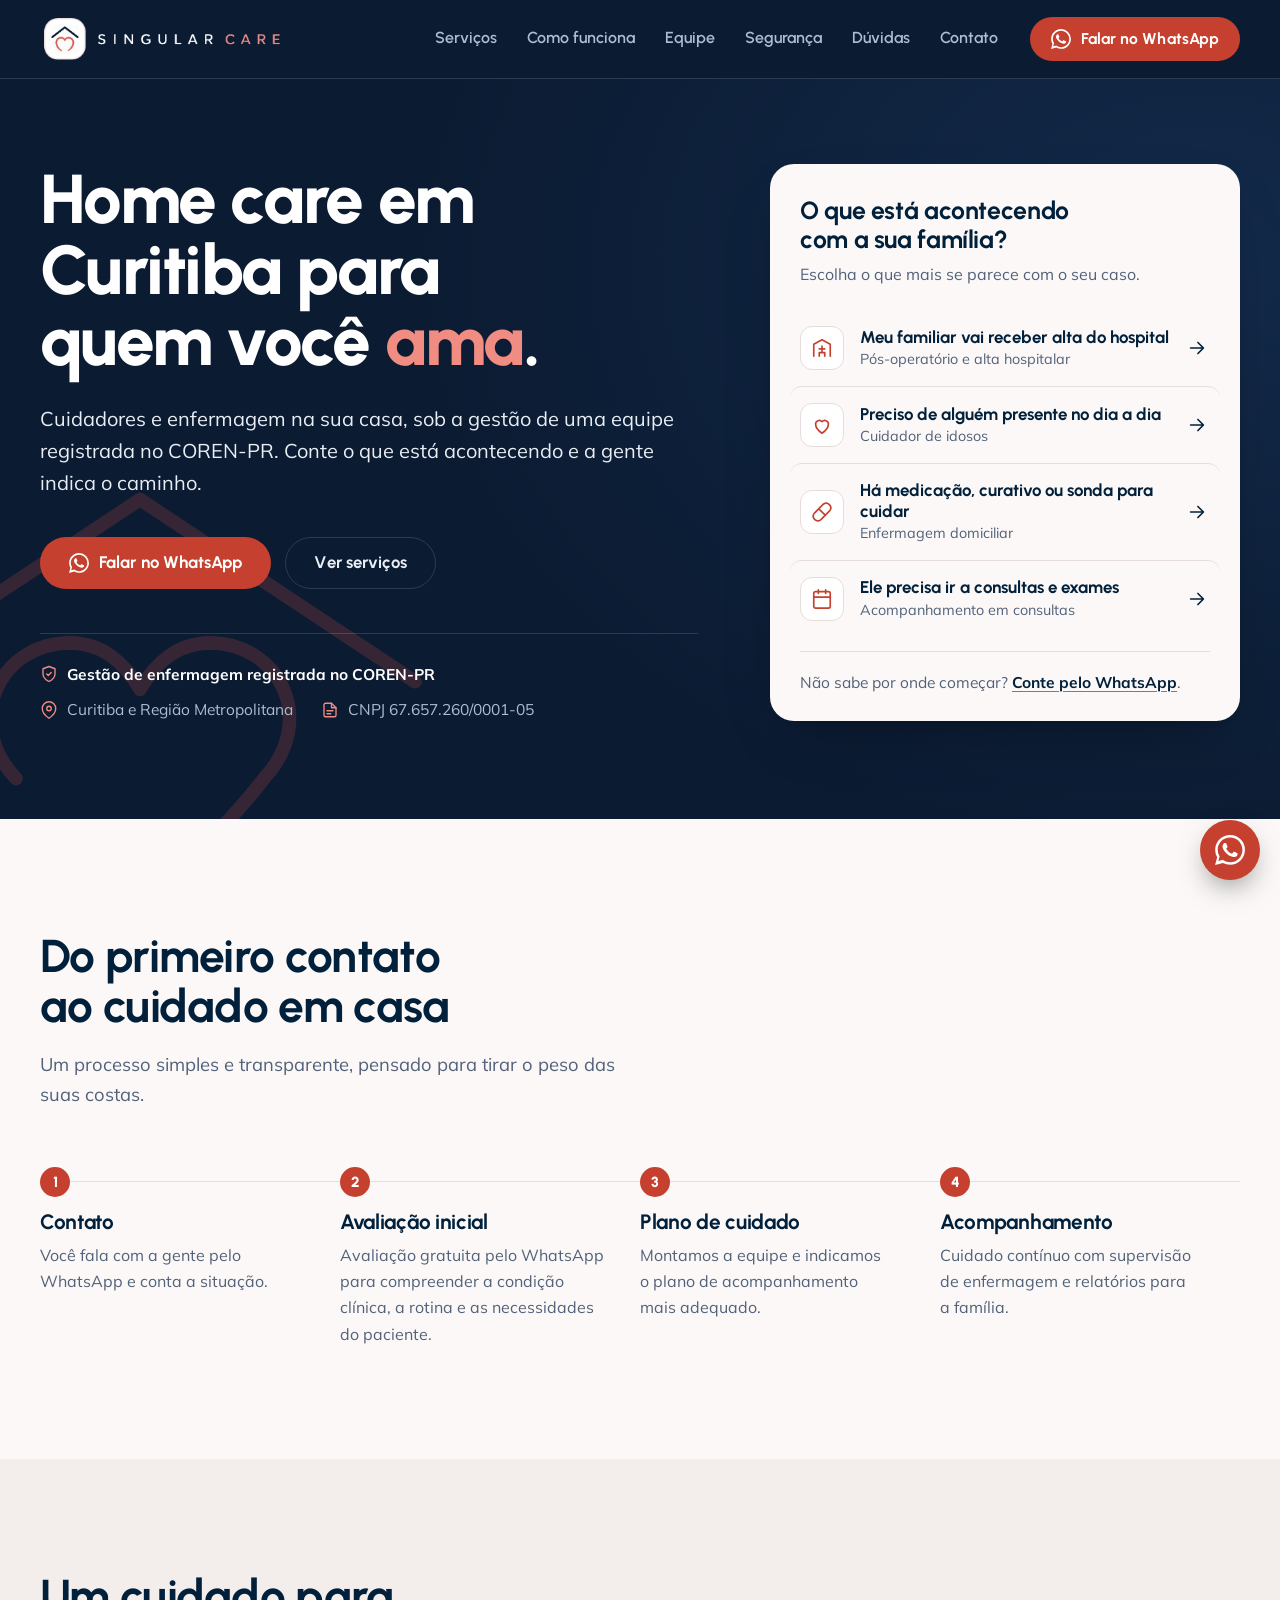
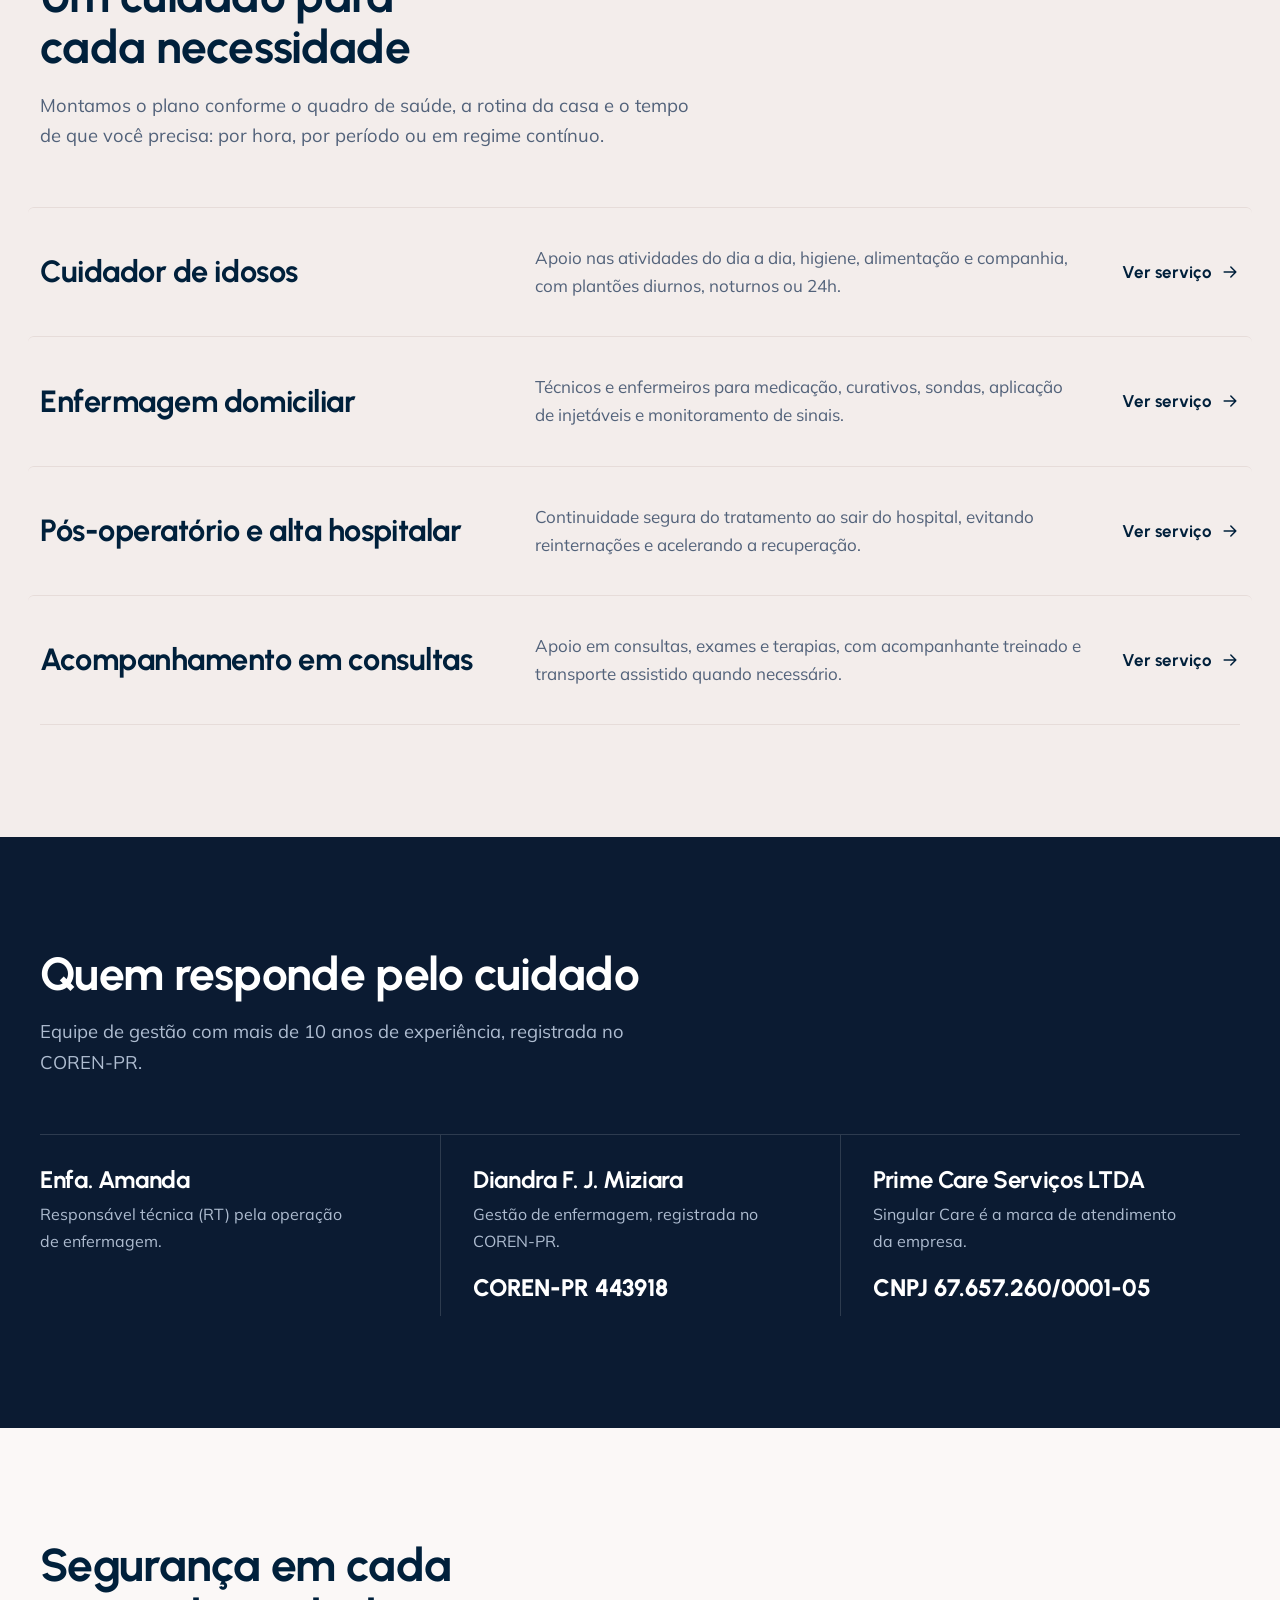
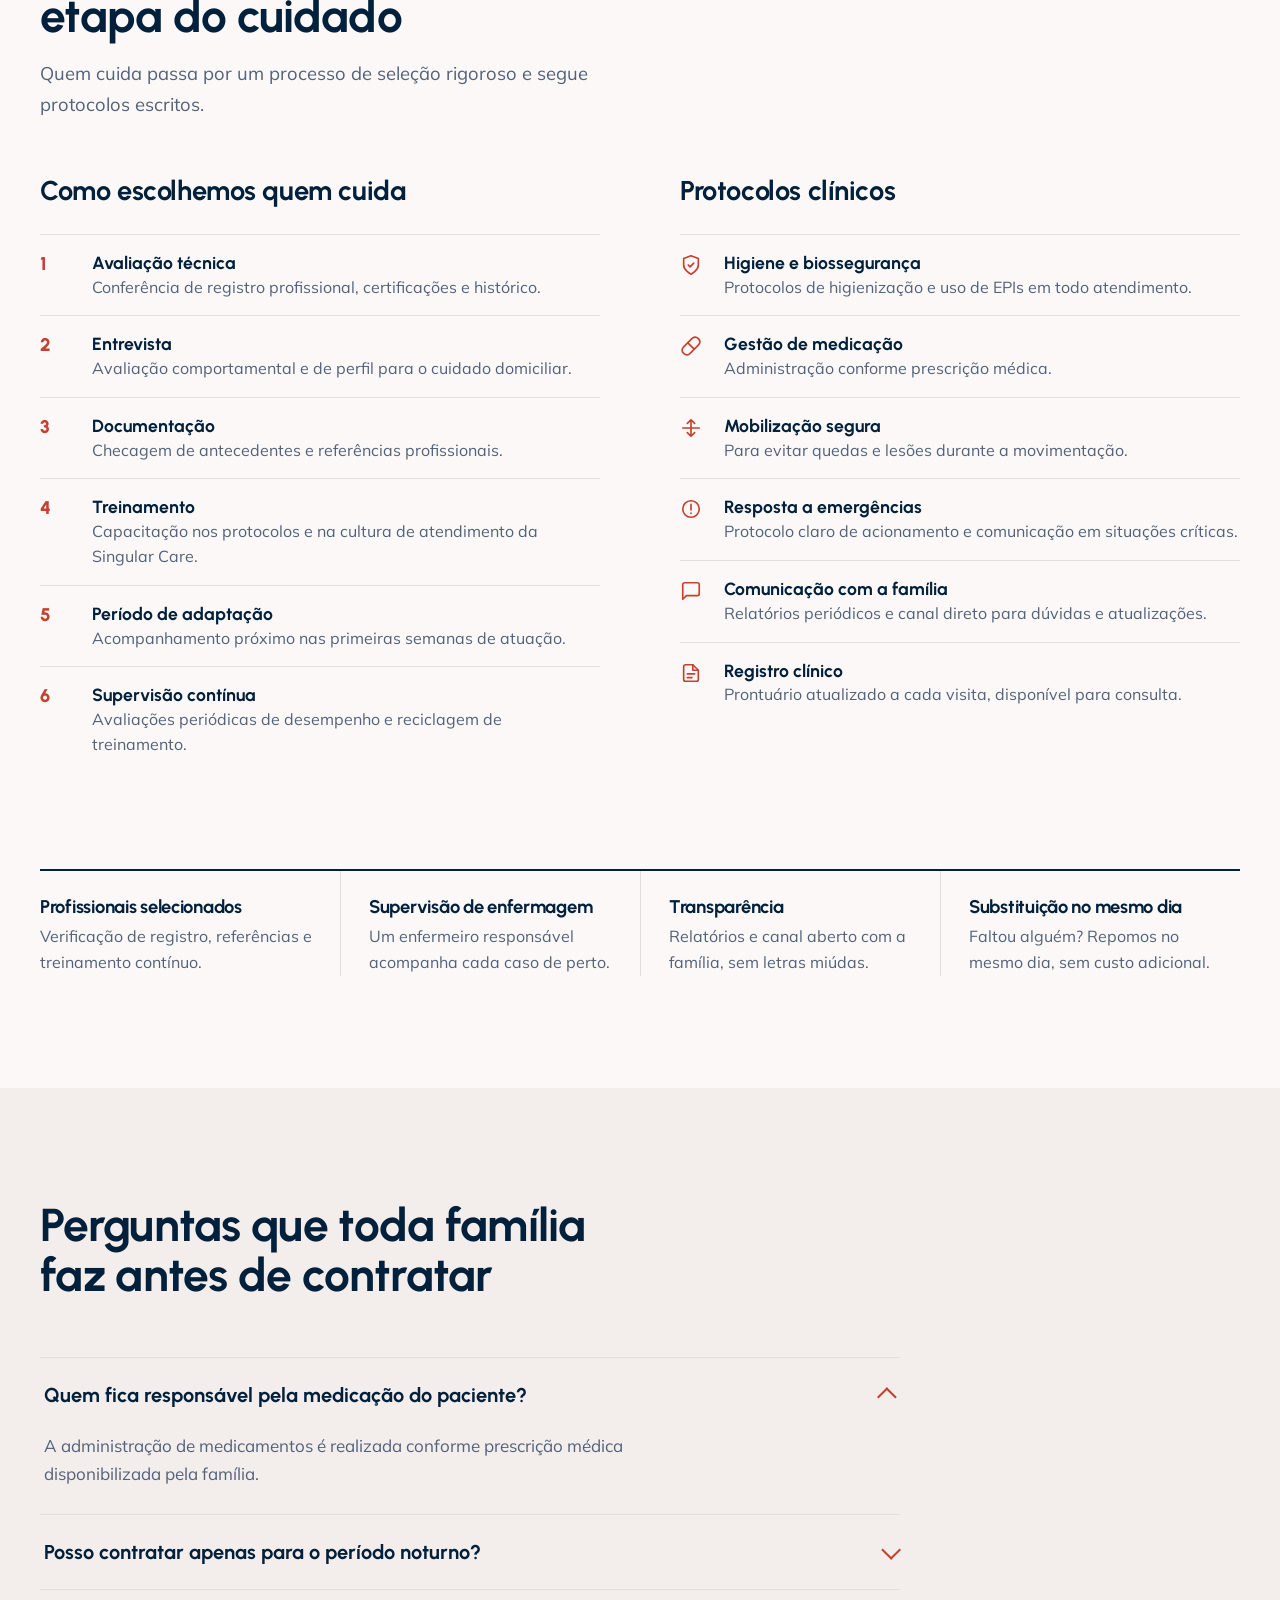
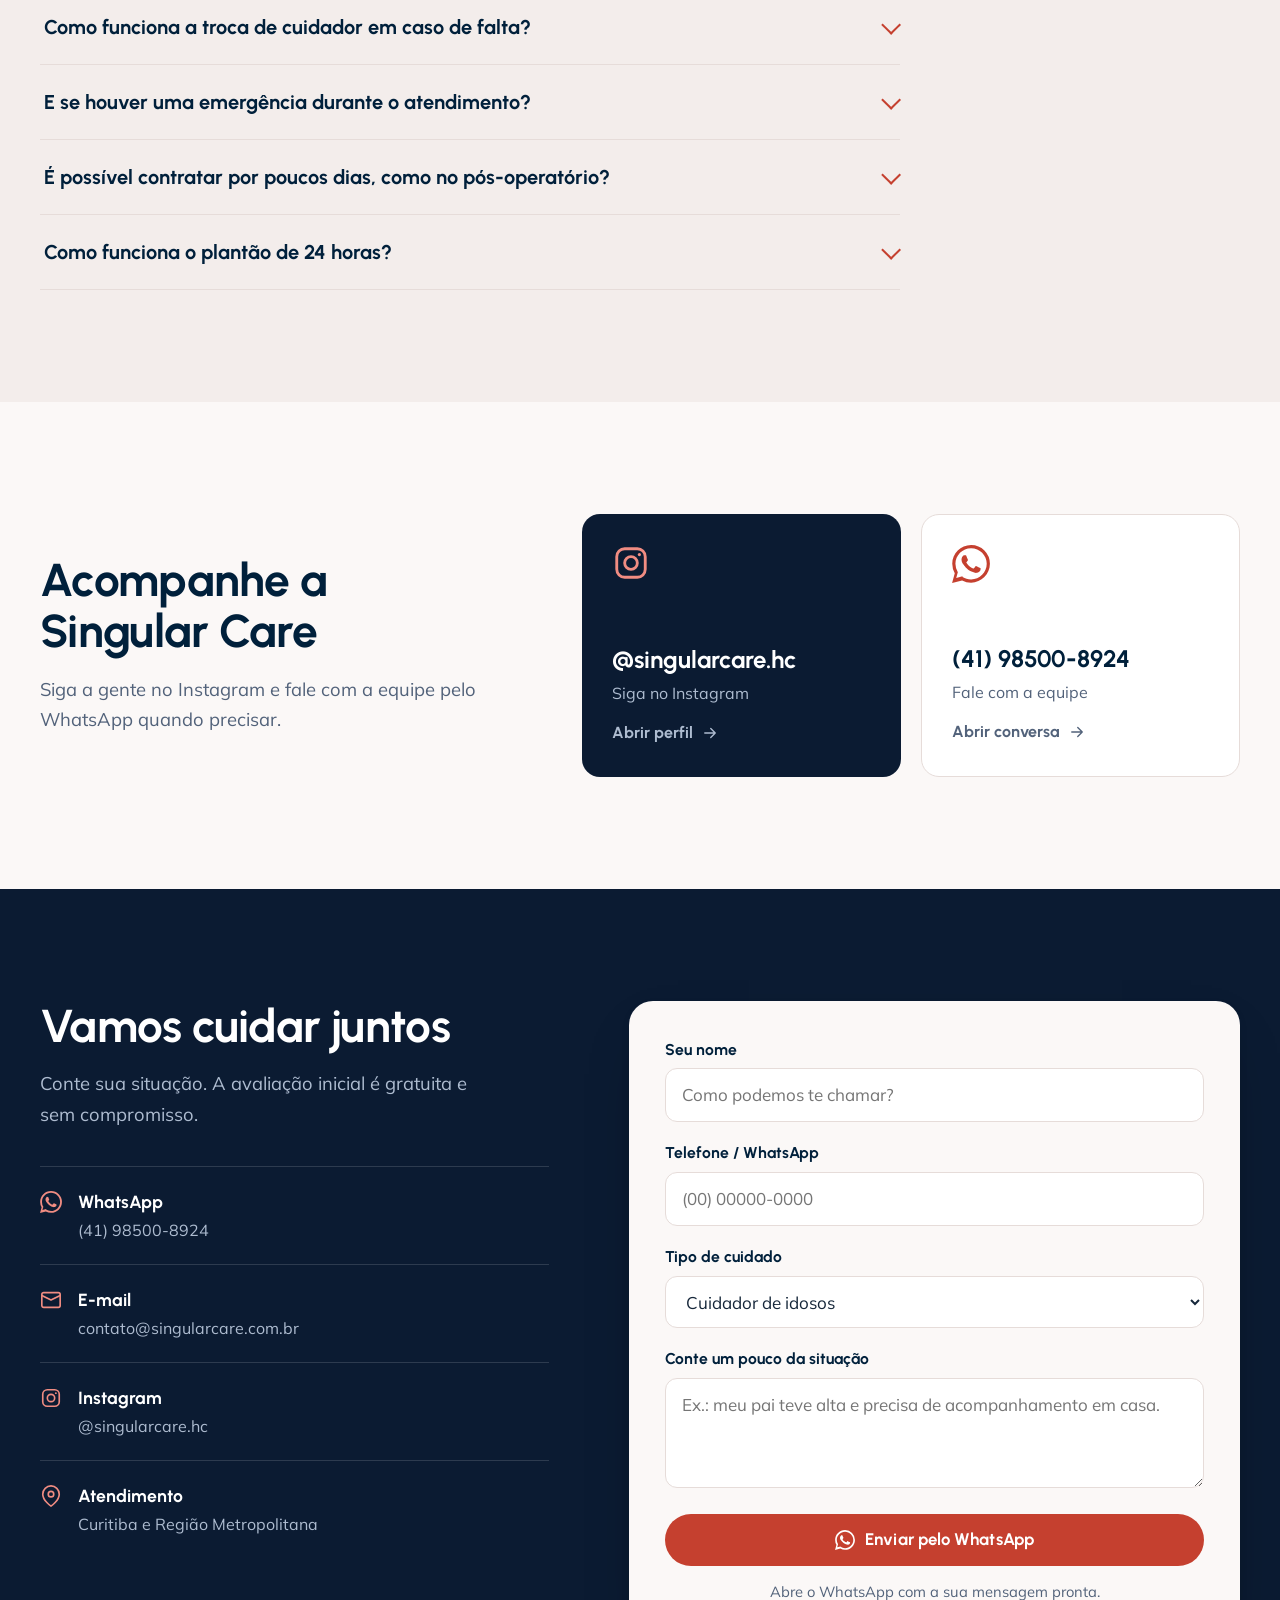
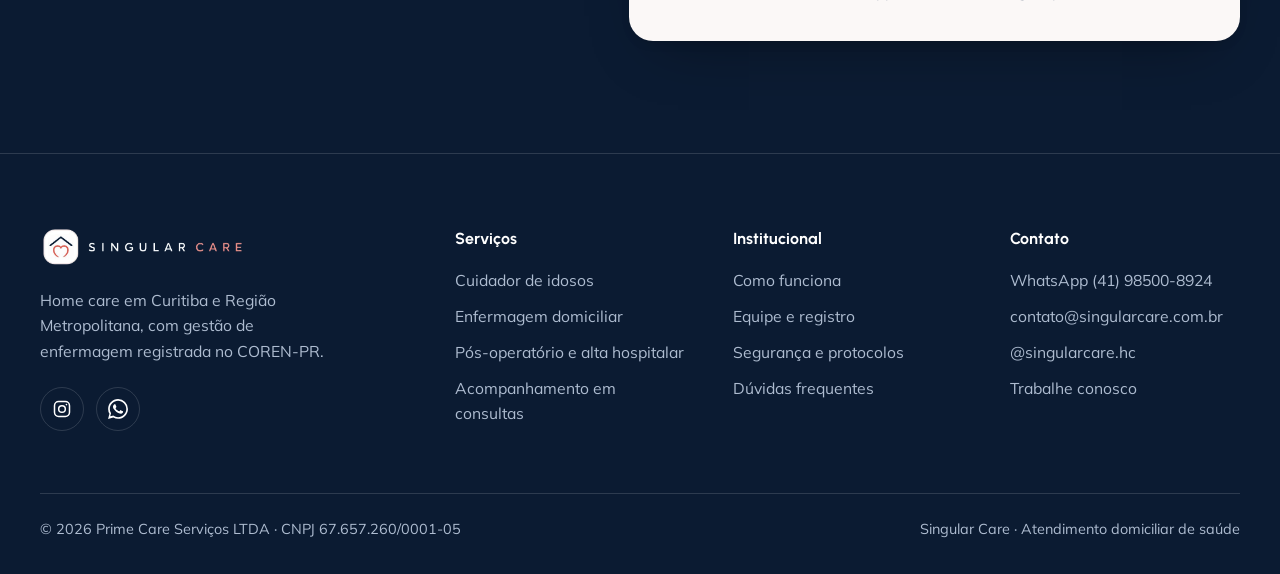
==== commit 8506a5ec: "Add files via upload" ====
--- a/v2/index.html
+++ b/v2/index.html
@@ -3,6 +3,7 @@
 <head>
 <meta charset="utf-8">
 <meta name="viewport" content="width=device-width, initial-scale=1">
+<base href="/v2/">
 <title>Home care em Curitiba | Singular Care</title>
 <meta name="description" content="Home care em Curitiba e região: cuidador de idosos, enfermagem domiciliar, pós-operatório e acompanhamento em consultas, com gestão de enfermagem registrada no COREN-PR.">
 <meta name="robots" content="noindex, nofollow">
@@ -54,7 +55,7 @@
 </header>
 <main id="conteudo">
 <section class="hero" aria-labelledby="h1">
-<svg class="motif" viewBox="0 0 320 300" fill="none" stroke="currentColor" stroke-width="7" stroke-linecap="round" stroke-linejoin="round" aria-hidden="true"><path d="M18 118L160 24l142 94"/><path d="M96 168c-28-30-8-70 28-70 16 0 28 10 36 24 8-14 20-24 36-24 36 0 56 40 28 70-12 16-34 38-64 70-8-10-22-26-36-42"/></svg>
+<svg class="motif" viewBox="0 0 320 300" fill="none" stroke="currentColor" stroke-width="7" stroke-linecap="round" stroke-linejoin="round" aria-hidden="true"><path pathLength="1" d="M18 118L160 24l142 94"/><path pathLength="1" d="M96 168c-28-30-8-70 28-70 16 0 28 10 36 24 8-14 20-24 36-24 36 0 56 40 28 70-12 16-34 38-64 70-8-10-22-26-36-42"/></svg>
 <div class="wrap hero-grid">
 <div>
 <h1 id="h1" class="rise">Home care em Curitiba para quem você <em>ama</em>.</h1>
--- a/v2/assets/style.css
+++ b/v2/assets/style.css
@@ -66,7 +66,7 @@
 /* ------- header ------- */
 header.top{position:sticky;top:0;z-index:50;background:var(--navy-deep);border-bottom:1px solid var(--navy-line)}
 .nav{display:flex;align-items:center;gap:32px;height:78px}
-.brand{display:flex;align-items:center;flex:none}
+.brand{display:flex;align-items:center;flex:none;min-height:48px}
 .brand img{height:50px;width:auto}
 .navlinks{display:flex;gap:30px;margin-left:auto;font-family:var(--display);font-weight:600;font-size:1rem}
 .navlinks a{color:var(--on-navy-2);text-decoration:none;padding:6px 0;border-bottom:2px solid transparent;transition:color .2s,border-color .2s}
@@ -114,6 +114,22 @@
 .hero .rise:nth-child(4){animation-delay:.24s}
 .hero-grid>.finder{animation:rise 1s .2s var(--ease) both}
 @keyframes rise{from{opacity:0;transform:translateY(18px)}}
+
+/* ------- hero life: one authored moment, kept quiet ------- */
+.hero .motif path,.page-hero .motif path{stroke-dasharray:1;stroke-dashoffset:1;animation:draw 2.6s .35s var(--ease) forwards}
+.hero .motif path+path,.page-hero .motif path+path{animation-delay:1.05s;animation-duration:2.8s}
+.hero .motif,.page-hero .motif{animation:float 11s 3.5s ease-in-out infinite alternate}
+.hero::before{inset:-12%;animation:drift 18s ease-in-out infinite alternate}
+.sits li{animation:rise .8s var(--ease) both}
+.sits li:nth-child(1){animation-delay:.55s}.sits li:nth-child(2){animation-delay:.65s}.sits li:nth-child(3){animation-delay:.75s}.sits li:nth-child(4){animation-delay:.85s}
+.creds span{animation:rise .8s var(--ease) both}
+.creds span:nth-child(1){animation-delay:.5s}.creds span:nth-child(2){animation-delay:.6s}.creds span:nth-child(3){animation-delay:.7s}
+.btn-primary .wa-ping,.hero-cta .btn-primary svg{transform-origin:50% 60%}
+.hero-cta .btn-primary:hover svg{animation:wiggle .6s var(--ease)}
+@keyframes draw{to{stroke-dashoffset:0}}
+@keyframes float{from{transform:translate3d(0,0,0)}to{transform:translate3d(14px,-16px,0)}}
+@keyframes drift{from{transform:translate3d(-2%,0,0)}to{transform:translate3d(3%,-2%,0)}}
+@keyframes wiggle{0%,100%{transform:rotate(0)}30%{transform:rotate(-14deg)}60%{transform:rotate(10deg)}}
 
 /* ------- steps ------- */
 .steps{display:grid;grid-template-columns:repeat(4,1fr);gap:0;list-style:none;counter-reset:s}
@@ -326,6 +342,7 @@
   .page-hero-in{padding:40px 0 64px}
 }
 @media (prefers-reduced-motion:reduce){
+  .hero .motif path,.page-hero .motif path{stroke-dasharray:none;stroke-dashoffset:0}
   *,*::before,*::after{animation:none!important;transition:none!important;scroll-behavior:auto!important}
   .js .reveal{opacity:1;transform:none}
 }
